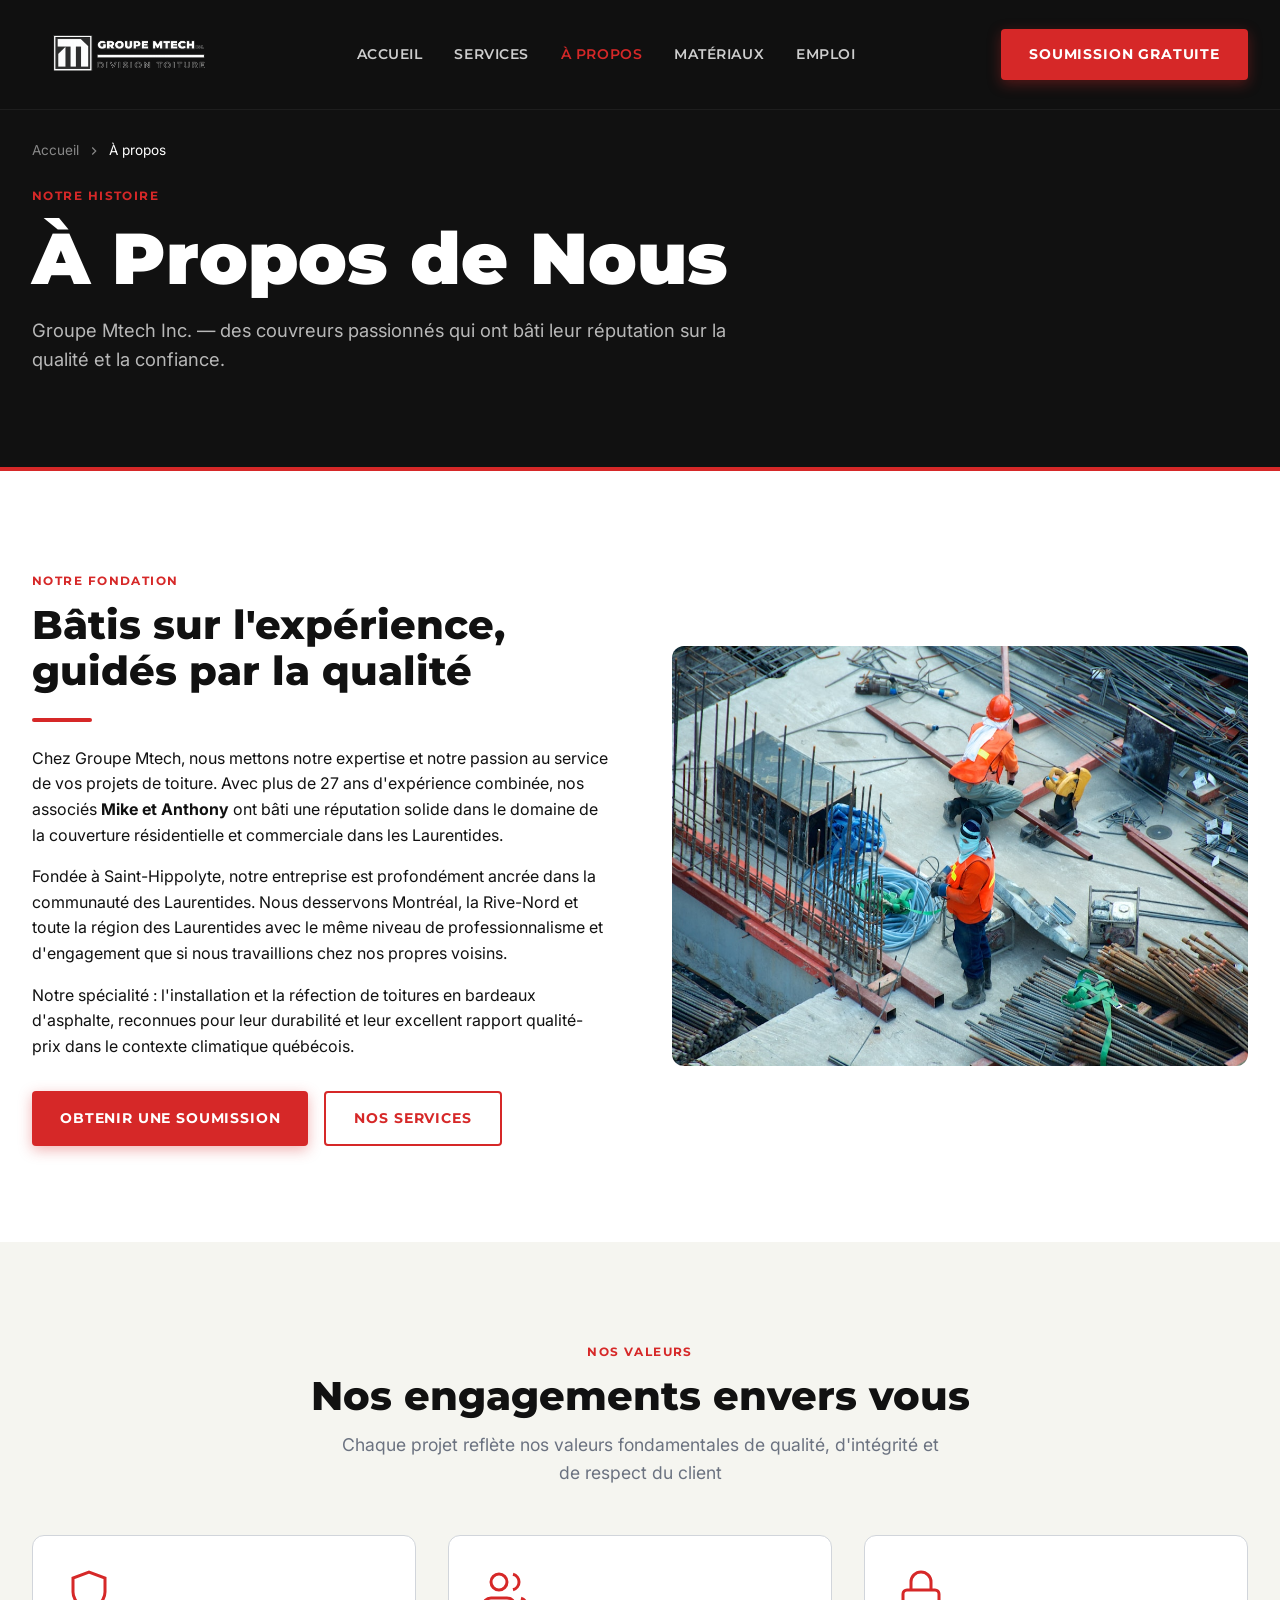
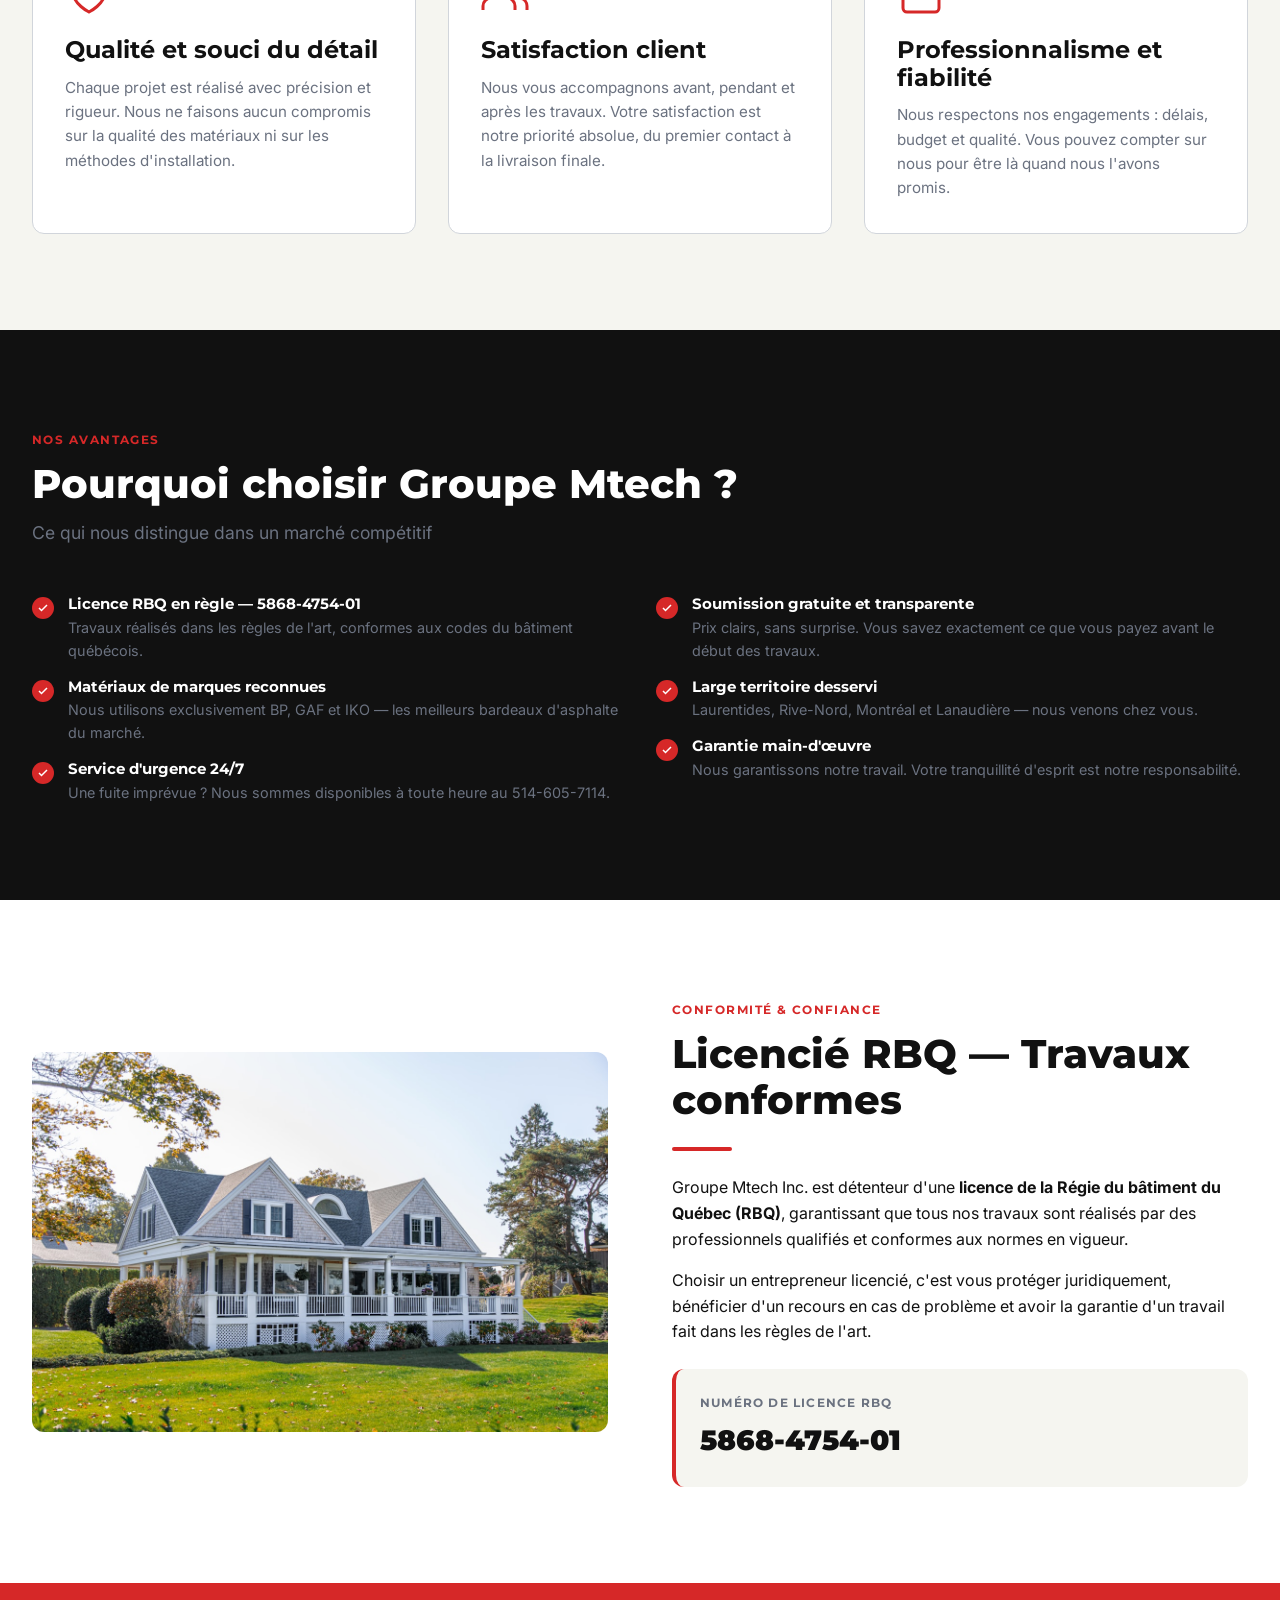
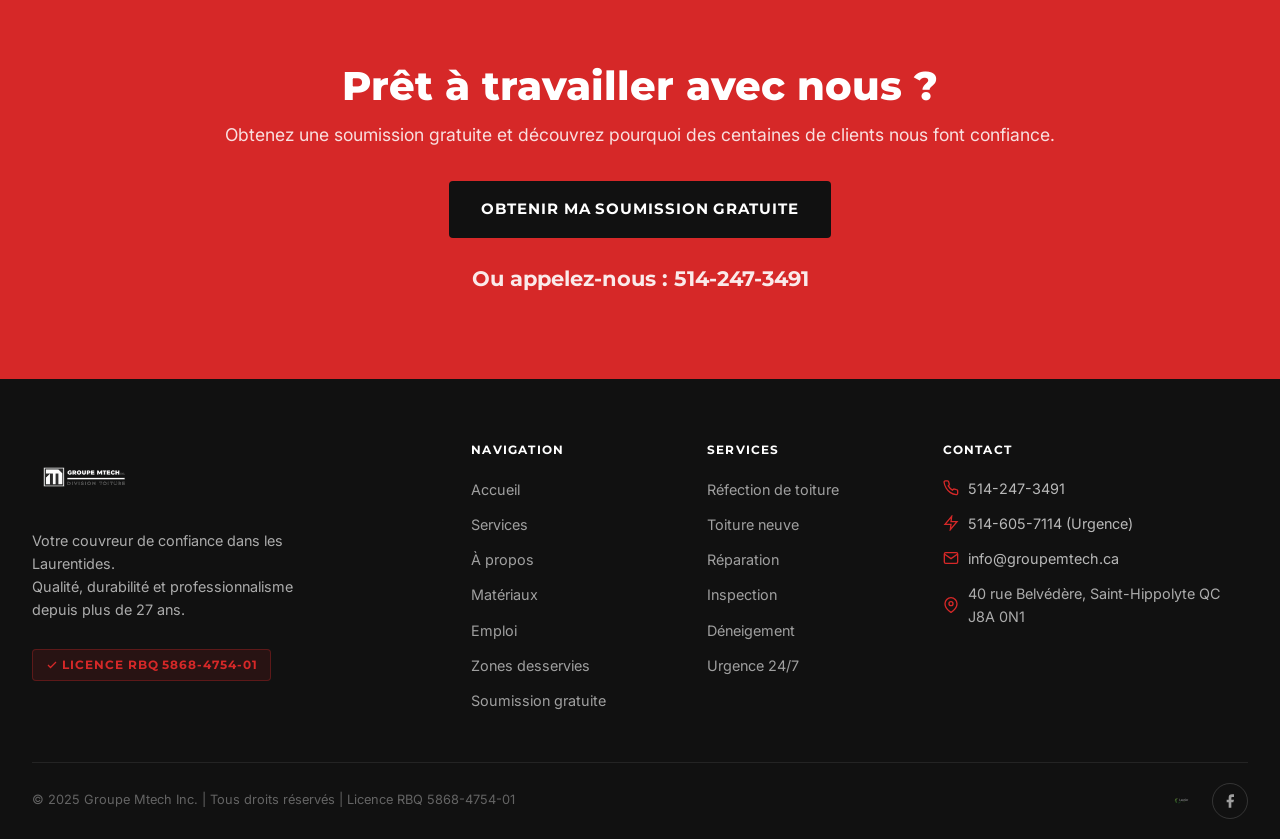
==== a-propos.html @ 8368b844 "Refonte complete du site — multi-page Groupe Mtech Inc. - 7 pages HTML (index, services, a-propos, m" ====
<!DOCTYPE html>
<html lang="fr">
<head>
  <meta charset="UTF-8">
  <meta name="viewport" content="width=device-width, initial-scale=1.0">
  <title>À Propos | Couvreurs Experts depuis 27 ans | Groupe Mtech Inc. Laurentides</title>
  <meta name="description" content="Groupe Mtech Inc., fondé par Mike et Anthony, 27 ans d'expérience combinée en toiture résidentielle et commerciale dans les Laurentides et Montréal. Licence RBQ 5868-4754-01.">
  <meta name="keywords" content="couvreur Laurentides, Groupe Mtech, toiture expérience, Mike Anthony couvreur, licence RBQ toiture">
  <meta name="robots" content="index, follow">
  <link rel="canonical" href="https://www.groupemtech.ca/a-propos.html">
  <meta property="og:title" content="À Propos de Groupe Mtech Inc. — Couvreurs Experts Laurentides">
  <meta property="og:description" content="27 ans d'expérience combinée en toiture résidentielle et commerciale. Mike et Anthony, couvreurs de confiance dans les Laurentides.">
  <meta property="og:type" content="website">
  <meta property="og:url" content="https://www.groupemtech.ca/a-propos.html">
  <meta property="og:site_name" content="Groupe Mtech Inc.">
  <meta property="og:locale" content="fr_CA">
  <script type="application/ld+json">{"@context":"https://schema.org","@type":"RoofingContractor","name":"Groupe Mtech Inc.","url":"https://www.groupemtech.ca","telephone":"+1-514-247-3491","email":"info@groupemtech.ca","address":{"@type":"PostalAddress","streetAddress":"40 rue Belvédère","addressLocality":"Saint-Hippolyte","addressRegion":"QC","postalCode":"J8A 0N1","addressCountry":"CA"},"openingHours":"Mo-Fr 07:00-18:00","sameAs":["https://www.facebook.com/profile.php?id=61579399678321"],"identifier":{"@type":"PropertyValue","name":"Licence RBQ","value":"5868-4754-01"}}</script>
  <link rel="preconnect" href="https://fonts.googleapis.com">
  <link rel="preconnect" href="https://fonts.gstatic.com" crossorigin>
  <link href="https://fonts.googleapis.com/css2?family=Montserrat:wght@700;800;900&family=Inter:wght@400;500;600&display=swap" rel="stylesheet">
  <link rel="stylesheet" href="css/style.css">
</head>
<body>

<!-- NAVBAR -->
<header id="navbar">
  <div class="container nav-inner">
    <a href="index.html" class="nav-logo">
      <img src="Assets/Logo/Logo Transparent.png" alt="Logo Groupe Mtech Inc. — Couvreur Laurentides">
    </a>
    <nav class="nav-links" aria-label="Navigation principale">
      <a href="index.html"     data-nav>Accueil</a>
      <a href="services.html"  data-nav>Services</a>
      <a href="a-propos.html"  data-nav>À propos</a>
      <a href="materiaux.html" data-nav>Matériaux</a>
      <a href="emploi.html"    data-nav>Emploi</a>
    </nav>
    <a href="soumission.html" class="btn btn-primary nav-cta">Soumission gratuite</a>
    <button class="hamburger" aria-label="Ouvrir le menu" aria-expanded="false">
      <span></span><span></span><span></span>
    </button>
  </div>
</header>
<nav class="nav-mobile-overlay" aria-label="Menu mobile">
  <a href="index.html"     data-nav>Accueil</a>
  <a href="services.html"  data-nav>Services</a>
  <a href="a-propos.html"  data-nav>À propos</a>
  <a href="materiaux.html" data-nav>Matériaux</a>
  <a href="emploi.html"    data-nav>Emploi</a>
  <a href="soumission.html" class="btn btn-primary btn-lg">Soumission gratuite</a>
</nav>

<main>

<!-- PAGE HERO -->
<section class="page-hero" aria-labelledby="page-title">
  <div class="container">
    <div class="breadcrumb" aria-label="Fil d'Ariane">
      <a href="index.html">Accueil</a>
      <svg width="14" height="14" viewBox="0 0 24 24" fill="none" stroke="currentColor" stroke-width="2" aria-hidden="true"><polyline points="9 18 15 12 9 6"/></svg>
      <span>À propos</span>
    </div>
    <span class="section-label">Notre histoire</span>
    <h1 id="page-title">À Propos de Nous</h1>
    <p>Groupe Mtech Inc. — des couvreurs passionnés qui ont bâti leur réputation sur la qualité et la confiance.</p>
  </div>
</section>

<!-- HISTOIRE -->
<section class="section section--white" aria-labelledby="histoire-title">
  <div class="container">
    <div class="grid-2" style="align-items:center;gap:4rem">
      <div class="animate-in">
        <span class="section-label">Notre fondation</span>
        <h2 id="histoire-title">Bâtis sur l'expérience, guidés par la qualité</h2>
        <div class="divider"></div>
        <p>Chez Groupe Mtech, nous mettons notre expertise et notre passion au service de vos projets de toiture. Avec plus de 27 ans d'expérience combinée, nos associés <strong>Mike et Anthony</strong> ont bâti une réputation solide dans le domaine de la couverture résidentielle et commerciale dans les Laurentides.</p>
        <p>Fondée à Saint-Hippolyte, notre entreprise est profondément ancrée dans la communauté des Laurentides. Nous desservons Montréal, la Rive-Nord et toute la région des Laurentides avec le même niveau de professionnalisme et d'engagement que si nous travaillions chez nos propres voisins.</p>
        <p>Notre spécialité : l'installation et la réfection de toitures en bardeaux d'asphalte, reconnues pour leur durabilité et leur excellent rapport qualité-prix dans le contexte climatique québécois.</p>
        <div style="margin-top:2rem;display:flex;gap:1rem;flex-wrap:wrap">
          <a href="soumission.html" class="btn btn-primary">Obtenir une soumission</a>
          <a href="services.html" class="btn btn-outline-red">Nos services</a>
        </div>
      </div>
      <div class="animate-in stagger-2">
        <img src="Assets/photos/roof_work.jpg" alt="Équipe de Groupe Mtech Inc. au travail sur une toiture dans les Laurentides" style="border-radius:var(--radius);width:100%;height:420px;object-fit:cover" loading="lazy">
      </div>
    </div>
  </div>
</section>

<!-- ENGAGEMENTS -->
<section class="section section--gray" aria-labelledby="engage-title">
  <div class="container">
    <div class="section-header center animate-in">
      <span class="section-label">Nos valeurs</span>
      <h2 id="engage-title">Nos engagements envers vous</h2>
      <p>Chaque projet reflète nos valeurs fondamentales de qualité, d'intégrité et de respect du client</p>
    </div>
    <div class="grid-3">
      <div class="card animate-in stagger-1">
        <div class="card-icon" aria-hidden="true">
          <svg viewBox="0 0 24 24" fill="none" stroke="currentColor" stroke-width="1.5"><path d="M12 22s8-4 8-10V5l-8-3-8 3v7c0 6 8 10 8 10z"/></svg>
        </div>
        <h3>Qualité et souci du détail</h3>
        <p>Chaque projet est réalisé avec précision et rigueur. Nous ne faisons aucun compromis sur la qualité des matériaux ni sur les méthodes d'installation.</p>
      </div>
      <div class="card animate-in stagger-2">
        <div class="card-icon" aria-hidden="true">
          <svg viewBox="0 0 24 24" fill="none" stroke="currentColor" stroke-width="1.5"><path d="M17 21v-2a4 4 0 0 0-4-4H5a4 4 0 0 0-4 4v2"/><circle cx="9" cy="7" r="4"/><path d="M23 21v-2a4 4 0 0 0-3-3.87"/><path d="M16 3.13a4 4 0 0 1 0 7.75"/></svg>
        </div>
        <h3>Satisfaction client</h3>
        <p>Nous vous accompagnons avant, pendant et après les travaux. Votre satisfaction est notre priorité absolue, du premier contact à la livraison finale.</p>
      </div>
      <div class="card animate-in stagger-3">
        <div class="card-icon" aria-hidden="true">
          <svg viewBox="0 0 24 24" fill="none" stroke="currentColor" stroke-width="1.5"><rect x="3" y="11" width="18" height="11" rx="2" ry="2"/><path d="M7 11V7a5 5 0 0 1 10 0v4"/></svg>
        </div>
        <h3>Professionnalisme et fiabilité</h3>
        <p>Nous respectons nos engagements : délais, budget et qualité. Vous pouvez compter sur nous pour être là quand nous l'avons promis.</p>
      </div>
    </div>
  </div>
</section>

<!-- POURQUOI NOUS CHOISIR -->
<section class="section section--dark" aria-labelledby="pourquoi-title">
  <div class="container">
    <div class="section-header animate-in">
      <span class="section-label">Nos avantages</span>
      <h2 id="pourquoi-title" class="text-white">Pourquoi choisir Groupe Mtech ?</h2>
      <p class="text-gray">Ce qui nous distingue dans un marché compétitif</p>
    </div>
    <div class="grid-2" style="gap:2rem">
      <div class="check-list animate-in">
        <div class="check-item">
          <div class="check-icon"><svg viewBox="0 0 24 24" fill="none" stroke="currentColor" stroke-width="3" aria-hidden="true"><polyline points="20 6 9 17 4 12"/></svg></div>
          <div class="check-item-text">
            <h4 class="text-white">Licence RBQ en règle — 5868-4754-01</h4>
            <p>Travaux réalisés dans les règles de l'art, conformes aux codes du bâtiment québécois.</p>
          </div>
        </div>
        <div class="check-item">
          <div class="check-icon"><svg viewBox="0 0 24 24" fill="none" stroke="currentColor" stroke-width="3" aria-hidden="true"><polyline points="20 6 9 17 4 12"/></svg></div>
          <div class="check-item-text">
            <h4 class="text-white">Matériaux de marques reconnues</h4>
            <p>Nous utilisons exclusivement BP, GAF et IKO — les meilleurs bardeaux d'asphalte du marché.</p>
          </div>
        </div>
        <div class="check-item">
          <div class="check-icon"><svg viewBox="0 0 24 24" fill="none" stroke="currentColor" stroke-width="3" aria-hidden="true"><polyline points="20 6 9 17 4 12"/></svg></div>
          <div class="check-item-text">
            <h4 class="text-white">Service d'urgence 24/7</h4>
            <p>Une fuite imprévue ? Nous sommes disponibles à toute heure au 514-605-7114.</p>
          </div>
        </div>
      </div>
      <div class="check-list animate-in stagger-2">
        <div class="check-item">
          <div class="check-icon"><svg viewBox="0 0 24 24" fill="none" stroke="currentColor" stroke-width="3" aria-hidden="true"><polyline points="20 6 9 17 4 12"/></svg></div>
          <div class="check-item-text">
            <h4 class="text-white">Soumission gratuite et transparente</h4>
            <p>Prix clairs, sans surprise. Vous savez exactement ce que vous payez avant le début des travaux.</p>
          </div>
        </div>
        <div class="check-item">
          <div class="check-icon"><svg viewBox="0 0 24 24" fill="none" stroke="currentColor" stroke-width="3" aria-hidden="true"><polyline points="20 6 9 17 4 12"/></svg></div>
          <div class="check-item-text">
            <h4 class="text-white">Large territoire desservi</h4>
            <p>Laurentides, Rive-Nord, Montréal et Lanaudière — nous venons chez vous.</p>
          </div>
        </div>
        <div class="check-item">
          <div class="check-icon"><svg viewBox="0 0 24 24" fill="none" stroke="currentColor" stroke-width="3" aria-hidden="true"><polyline points="20 6 9 17 4 12"/></svg></div>
          <div class="check-item-text">
            <h4 class="text-white">Garantie main-d'œuvre</h4>
            <p>Nous garantissons notre travail. Votre tranquillité d'esprit est notre responsabilité.</p>
          </div>
        </div>
      </div>
    </div>
  </div>
</section>

<!-- LICENCE RBQ / CRÉDIBILITÉ -->
<section class="section section--white" aria-labelledby="rbq-title">
  <div class="container">
    <div class="grid-2" style="align-items:center;gap:4rem">
      <div class="animate-in">
        <img src="Assets/photos/house1.jpg" alt="Maison avec toiture rénovée par Groupe Mtech dans les Laurentides" style="border-radius:var(--radius);width:100%;height:380px;object-fit:cover" loading="lazy">
      </div>
      <div class="animate-in stagger-2">
        <span class="section-label">Conformité &amp; confiance</span>
        <h2 id="rbq-title">Licencié RBQ — Travaux conformes</h2>
        <div class="divider"></div>
        <p>Groupe Mtech Inc. est détenteur d'une <strong>licence de la Régie du bâtiment du Québec (RBQ)</strong>, garantissant que tous nos travaux sont réalisés par des professionnels qualifiés et conformes aux normes en vigueur.</p>
        <p>Choisir un entrepreneur licencié, c'est vous protéger juridiquement, bénéficier d'un recours en cas de problème et avoir la garantie d'un travail fait dans les règles de l'art.</p>
        <div style="margin-top:1.5rem;padding:1.5rem;background:var(--offwhite);border-radius:var(--radius);border-left:4px solid var(--red)">
          <div style="font-family:'Montserrat',sans-serif;font-weight:700;font-size:0.75rem;letter-spacing:.1em;text-transform:uppercase;color:var(--midgray);margin-bottom:.4rem">Numéro de licence RBQ</div>
          <div style="font-family:'Montserrat',sans-serif;font-weight:900;font-size:1.75rem;color:var(--black)">5868-4754-01</div>
        </div>
      </div>
    </div>
  </div>
</section>

<!-- CTA -->
<section class="cta-section" aria-label="Appel à l'action">
  <div class="container text-center animate-in">
    <h2>Prêt à travailler avec nous ?</h2>
    <p>Obtenez une soumission gratuite et découvrez pourquoi des centaines de clients nous font confiance.</p>
    <a href="soumission.html" class="btn btn-dark btn-lg">Obtenir ma soumission gratuite</a>
    <div class="cta-phone">Ou appelez-nous : <a href="tel:+15142473491">514-247-3491</a></div>
  </div>
</section>

</main>

<!-- FOOTER -->
<footer id="footer" aria-label="Pied de page">
  <div class="container">
    <div class="footer-grid">
      <div class="footer-brand">
        <img src="Assets/Logo/Logo Transparent.png" alt="Logo Groupe Mtech Inc.">
        <p>Votre couvreur de confiance dans les Laurentides.<br>Qualité, durabilité et professionnalisme depuis plus de 27 ans.</p>
        <div class="footer-rbq">
          <svg width="12" height="12" viewBox="0 0 24 24" fill="none" stroke="currentColor" stroke-width="2.5" aria-hidden="true"><polyline points="20 6 9 17 4 12"/></svg>
          Licence RBQ 5868-4754-01
        </div>
      </div>
      <div class="footer-col">
        <h4>Navigation</h4>
        <ul>
          <li><a href="index.html">Accueil</a></li>
          <li><a href="services.html">Services</a></li>
          <li><a href="a-propos.html">À propos</a></li>
          <li><a href="materiaux.html">Matériaux</a></li>
          <li><a href="emploi.html">Emploi</a></li>
          <li><a href="zones.html">Zones desservies</a></li>
          <li><a href="soumission.html">Soumission gratuite</a></li>
        </ul>
      </div>
      <div class="footer-col">
        <h4>Services</h4>
        <ul>
          <li><a href="services.html#refection">Réfection de toiture</a></li>
          <li><a href="services.html#neuve">Toiture neuve</a></li>
          <li><a href="services.html#reparation">Réparation</a></li>
          <li><a href="services.html#inspection">Inspection</a></li>
          <li><a href="services.html#deneigement">Déneigement</a></li>
          <li><a href="services.html#urgence">Urgence 24/7</a></li>
        </ul>
      </div>
      <div class="footer-col">
        <h4>Contact</h4>
        <div class="footer-contact-item">
          <svg viewBox="0 0 24 24" fill="none" stroke="currentColor" stroke-width="2" aria-hidden="true"><path d="M22 16.92v3a2 2 0 0 1-2.18 2 19.79 19.79 0 0 1-8.63-3.07A19.5 19.5 0 0 1 4.69 12 19.79 19.79 0 0 1 1.61 3.41 2 2 0 0 1 3.6 1.24h3a2 2 0 0 1 2 1.72c.127.96.361 1.903.7 2.81a2 2 0 0 1-.45 2.11L7.91 8.81a16 16 0 0 0 6.29 6.29l.95-.95a2 2 0 0 1 2.11-.45c.907.339 1.85.573 2.81.7A2 2 0 0 1 22 16.92z"/></svg>
          <a href="tel:+15142473491">514-247-3491</a>
        </div>
        <div class="footer-contact-item">
          <svg viewBox="0 0 24 24" fill="none" stroke="currentColor" stroke-width="2" aria-hidden="true"><polygon points="13 2 3 14 12 14 11 22 21 10 12 10 13 2"/></svg>
          <a href="tel:+15146057114">514-605-7114 (Urgence)</a>
        </div>
        <div class="footer-contact-item">
          <svg viewBox="0 0 24 24" fill="none" stroke="currentColor" stroke-width="2" aria-hidden="true"><path d="M4 4h16c1.1 0 2 .9 2 2v12c0 1.1-.9 2-2 2H4c-1.1 0-2-.9-2-2V6c0-1.1.9-2 2-2z"/><polyline points="22,6 12,13 2,6"/></svg>
          <a href="mailto:info@groupemtech.ca">info@groupemtech.ca</a>
        </div>
        <div class="footer-contact-item">
          <svg viewBox="0 0 24 24" fill="none" stroke="currentColor" stroke-width="2" aria-hidden="true"><path d="M21 10c0 7-9 13-9 13s-9-6-9-13a9 9 0 0 1 18 0z"/><circle cx="12" cy="10" r="3"/></svg>
          <span>40 rue Belvédère, Saint-Hippolyte QC J8A 0N1</span>
        </div>
      </div>
    </div>
    <div class="footer-bottom">
      <p>© 2025 Groupe Mtech Inc. | Tous droits réservés | Licence RBQ 5868-4754-01</p>
      <div style="display:flex;align-items:center;gap:1.25rem">
        <a href="https://www.laurierweb.ca" target="_blank" rel="noopener" aria-label="Site réalisé par LaurierWeb">
          <img src="Assets/Logo/logolaurier.png" alt="LaurierWeb — Création de sites web" style="height:20px;width:auto;opacity:0.7;transition:opacity 0.3s" onmouseover="this.style.opacity='1'" onmouseout="this.style.opacity='0.7'">
        </a>
        <div class="footer-social">
          <a href="https://www.facebook.com/profile.php?id=61579399678321" target="_blank" rel="noopener" aria-label="Page Facebook Groupe Mtech Inc.">
            <svg viewBox="0 0 24 24" fill="currentColor" aria-hidden="true"><path d="M18 2h-3a5 5 0 0 0-5 5v3H7v4h3v8h4v-8h3l1-4h-4V7a1 1 0 0 1 1-1h3z"/></svg>
          </a>
        </div>
      </div>
    </div>
  </div>
</footer>

<a href="tel:+15146057114" class="urgency-float" aria-label="Urgence toiture 514-605-7114">
  <svg viewBox="0 0 24 24" fill="none" stroke="currentColor" stroke-width="2" aria-hidden="true"><polygon points="13 2 3 14 12 14 11 22 21 10 12 10 13 2"/></svg>
  Urgence 24/7
</a>

<script src="js/main.js"></script>
</body>
</html>
---- css/style.css ----
/* ============================================================
   GROUPE MTECH INC. — Global Stylesheet
   ============================================================ */

/* ── Google Fonts are loaded in each HTML <head> ── */

/* ── Reset & Box Model ─────────────────────────────────────── */
*, *::before, *::after { box-sizing: border-box; }
html { scroll-behavior: smooth; font-size: 16px; }
body {
  margin: 0; padding: 0;
  font-family: 'Inter', sans-serif;
  font-size: 1rem;
  line-height: 1.6;
  color: var(--black);
  background: var(--white);
  overflow-x: hidden;
}
img { max-width: 100%; height: auto; display: block; }
a { text-decoration: none; color: inherit; }
ul { list-style: none; margin: 0; padding: 0; }
button { cursor: pointer; border: none; background: none; font-family: inherit; }
input, textarea, select { font-family: inherit; }

/* ── Design Tokens ─────────────────────────────────────────── */
:root {
  --black:     #111111;
  --charcoal:  #1C1C1C;
  --red:       #D62828;
  --red-dark:  #A61E1E;
  --offwhite:  #F5F5F0;
  --midgray:   #6B7280;
  --lightgray: #D1D5DB;
  --white:     #FFFFFF;

  --max-w: 1280px;
  --section-py: 96px;
  --section-px: 32px;
  --gap: 32px;
  --radius: 12px;
  --nav-h: 110px;

  --transition: 0.3s ease;
  --transition-slow: 0.6s ease-out;
}

/* ── Typography ────────────────────────────────────────────── */
h1, h2, h3, h4 {
  font-family: 'Montserrat', sans-serif;
  font-weight: 800;
  line-height: 1.15;
  margin: 0;
}
h1 { font-size: clamp(2.5rem, 6vw, 4.5rem); font-weight: 900; }
h2 { font-size: clamp(1.75rem, 3.5vw, 2.5rem); }
h3 { font-size: clamp(1.25rem, 2.5vw, 1.5rem); font-weight: 700; }
p  { margin: 0 0 1rem; }

/* ── Layout Helpers ────────────────────────────────────────── */
.container {
  max-width: var(--max-w);
  margin: 0 auto;
  padding: 0 var(--section-px);
}
.section {
  padding: var(--section-py) 0;
}
.section--dark  { background: var(--black); color: var(--white); }
.section--gray  { background: var(--offwhite); }
.section--white { background: var(--white); }
.section--red   { background: var(--red); color: var(--white); }

.grid-2 { display: grid; grid-template-columns: 1fr 1fr; gap: var(--gap); }
.grid-3 { display: grid; grid-template-columns: repeat(3, 1fr); gap: var(--gap); }
.grid-4 { display: grid; grid-template-columns: repeat(4, 1fr); gap: var(--gap); }
.flex   { display: flex; }
.flex-center { display: flex; align-items: center; justify-content: center; }
.flex-between { display: flex; align-items: center; justify-content: space-between; }
.text-center { text-align: center; }
.text-white  { color: var(--white); }
.text-gray   { color: var(--midgray); }
.text-red    { color: var(--red); }

/* ── Section Labels ────────────────────────────────────────── */
.section-label {
  display: inline-block;
  font-family: 'Montserrat', sans-serif;
  font-weight: 700;
  font-size: 0.75rem;
  letter-spacing: 0.12em;
  text-transform: uppercase;
  color: var(--red);
  margin-bottom: 0.75rem;
}
.section-header {
  margin-bottom: 3rem;
}
.section-header h2 {
  margin-bottom: 0.75rem;
}
.section-header p {
  color: var(--midgray);
  font-size: 1.1rem;
  max-width: 600px;
}
.section-header.center { text-align: center; }
.section-header.center p { margin: 0 auto; }

/* ── Buttons ───────────────────────────────────────────────── */
.btn {
  display: inline-flex;
  align-items: center;
  gap: 0.4em;
  font-family: 'Montserrat', sans-serif;
  font-weight: 700;
  font-size: 0.875rem;
  letter-spacing: 0.06em;
  text-transform: uppercase;
  padding: 0.875rem 1.75rem;
  border-radius: 4px;
  transition: background var(--transition), color var(--transition), transform var(--transition), box-shadow var(--transition);
  white-space: nowrap;
}
.btn:hover { transform: translateY(-2px); }
.btn:active { transform: translateY(0); }

.btn-primary {
  background: var(--red);
  color: var(--white);
  box-shadow: 0 4px 14px rgba(214,40,40,0.35);
}
.btn-primary:hover {
  background: var(--red-dark);
  box-shadow: 0 6px 20px rgba(214,40,40,0.45);
}
.btn-outline {
  background: transparent;
  color: var(--white);
  border: 2px solid var(--white);
}
.btn-outline:hover {
  background: var(--white);
  color: var(--black);
}
.btn-dark {
  background: var(--black);
  color: var(--white);
}
.btn-dark:hover {
  background: var(--charcoal);
  box-shadow: 0 4px 14px rgba(0,0,0,0.3);
}
.btn-outline-red {
  background: transparent;
  color: var(--red);
  border: 2px solid var(--red);
}
.btn-outline-red:hover {
  background: var(--red);
  color: var(--white);
}
.btn-lg { padding: 1rem 2rem; font-size: 0.95rem; }
.btn-group { display: flex; gap: 1rem; flex-wrap: wrap; }

/* ── Cards ─────────────────────────────────────────────────── */
.card {
  background: var(--white);
  border: 1px solid var(--lightgray);
  border-radius: var(--radius);
  padding: 2rem;
  transition: transform var(--transition), box-shadow var(--transition);
}
.card:hover {
  transform: translateY(-6px);
  box-shadow: 0 16px 40px rgba(0,0,0,0.1);
}
.card--dark {
  background: var(--black);
  border-color: #2a2a2a;
  color: var(--white);
}
.card--dark:hover {
  box-shadow: 0 16px 40px rgba(214,40,40,0.2);
}
.card-icon {
  width: 48px;
  height: 48px;
  color: var(--red);
  margin-bottom: 1.25rem;
}
.card h3 { margin-bottom: 0.75rem; }
.card p  { color: var(--midgray); font-size: 0.95rem; margin: 0; }
.card--dark p { color: rgba(255,255,255,0.7); }

/* ── Badge / Pill ──────────────────────────────────────────── */
.badge {
  display: inline-flex;
  align-items: center;
  gap: 0.4em;
  background: var(--red);
  color: var(--white);
  font-family: 'Montserrat', sans-serif;
  font-weight: 700;
  font-size: 0.8rem;
  letter-spacing: 0.05em;
  text-transform: uppercase;
  padding: 0.4rem 1rem;
  border-radius: 100px;
}
.badge--outline {
  background: transparent;
  border: 2px solid var(--red);
  color: var(--red);
}
.badge--dark {
  background: rgba(255,255,255,0.1);
  color: var(--white);
}
.city-pill {
  display: inline-block;
  background: rgba(255,255,255,0.08);
  border: 1px solid rgba(255,255,255,0.15);
  color: var(--white);
  font-family: 'Montserrat', sans-serif;
  font-weight: 600;
  font-size: 0.875rem;
  padding: 0.4rem 1.1rem;
  border-radius: 100px;
  transition: background var(--transition), border-color var(--transition), color var(--transition);
}
.city-pill:hover {
  background: var(--red);
  border-color: var(--red);
  color: var(--white);
}

/* ── Check List ────────────────────────────────────────────── */
.check-list { display: flex; flex-direction: column; gap: 1rem; }
.check-item {
  display: flex;
  gap: 0.875rem;
  align-items: flex-start;
}
.check-icon {
  flex-shrink: 0;
  width: 22px;
  height: 22px;
  background: var(--red);
  border-radius: 50%;
  display: flex;
  align-items: center;
  justify-content: center;
  margin-top: 2px;
}
.check-icon svg { width: 12px; height: 12px; color: var(--white); }
.check-item-text h4 {
  font-family: 'Montserrat', sans-serif;
  font-size: 0.95rem;
  font-weight: 700;
  margin-bottom: 0.2rem;
}
.check-item-text p { font-size: 0.9rem; color: var(--midgray); margin: 0; }

/* ── FAQ (details/summary) ─────────────────────────────────── */
.faq { margin-top: 2rem; display: flex; flex-direction: column; gap: 0.5rem; }
.faq details {
  border: 1px solid var(--lightgray);
  border-radius: 8px;
  overflow: hidden;
}
.faq summary {
  font-family: 'Montserrat', sans-serif;
  font-weight: 600;
  font-size: 1rem;
  padding: 1.1rem 1.25rem;
  cursor: pointer;
  display: flex;
  justify-content: space-between;
  align-items: center;
  list-style: none;
  transition: background var(--transition);
}
.faq summary::-webkit-details-marker { display: none; }
.faq summary::after {
  content: '+';
  font-size: 1.4rem;
  color: var(--red);
  font-weight: 400;
  transition: transform var(--transition);
}
.faq details[open] summary::after { transform: rotate(45deg); }
.faq details[open] summary { background: var(--offwhite); }
.faq-body { padding: 1rem 1.25rem 1.25rem; color: var(--midgray); font-size: 0.95rem; }

/* ── Form ──────────────────────────────────────────────────── */
.form { display: flex; flex-direction: column; gap: 1.25rem; }
.form-row { display: grid; grid-template-columns: 1fr 1fr; gap: 1rem; }
.form-group { display: flex; flex-direction: column; gap: 0.4rem; }
.form-group label {
  font-family: 'Montserrat', sans-serif;
  font-weight: 600;
  font-size: 0.8rem;
  letter-spacing: 0.05em;
  text-transform: uppercase;
  color: var(--midgray);
}
.form-group input,
.form-group textarea,
.form-group select {
  padding: 0.875rem 1rem;
  border: 1.5px solid var(--lightgray);
  border-radius: 6px;
  font-size: 1rem;
  background: var(--white);
  color: var(--black);
  transition: border-color var(--transition), box-shadow var(--transition);
  outline: none;
}
.form-group input:focus,
.form-group textarea:focus,
.form-group select:focus {
  border-color: var(--red);
  box-shadow: 0 0 0 3px rgba(214,40,40,0.12);
}
.form-group textarea { resize: vertical; min-height: 120px; }
.form-note {
  font-size: 0.85rem;
  color: var(--midgray);
  text-align: center;
  margin-top: 0.5rem;
}

/* ── Page Hero (inner pages) ───────────────────────────────── */
.page-hero {
  background: var(--black);
  padding: 140px 0 80px;
  position: relative;
  overflow: hidden;
}
.page-hero::after {
  content: '';
  position: absolute;
  bottom: 0; left: 0; right: 0;
  height: 4px;
  background: var(--red);
}
.page-hero .breadcrumb {
  font-size: 0.85rem;
  color: rgba(255,255,255,0.5);
  margin-bottom: 1.25rem;
  display: flex;
  gap: 0.5rem;
  align-items: center;
}
.page-hero .breadcrumb a { color: rgba(255,255,255,0.5); transition: color var(--transition); }
.page-hero .breadcrumb a:hover { color: var(--red); }
.page-hero .breadcrumb span { color: var(--white); }
.page-hero h1 { color: var(--white); margin-bottom: 1rem; }
.page-hero p { color: rgba(255,255,255,0.7); font-size: 1.15rem; max-width: 700px; }

/* ── Divider ───────────────────────────────────────────────── */
.divider { width: 60px; height: 4px; background: var(--red); margin: 1.5rem 0; border-radius: 2px; }
.divider.center { margin: 1.5rem auto; }

/* ════════════════════════════════════════════════════════════
   NAVBAR
   ════════════════════════════════════════════════════════════ */
#navbar {
  position: fixed;
  top: 0; left: 0; right: 0;
  z-index: 1000;
  height: var(--nav-h);
  display: flex;
  align-items: center;
  background: rgba(17,17,17,0.85);
  backdrop-filter: blur(12px);
  -webkit-backdrop-filter: blur(12px);
  border-bottom: 1px solid rgba(255,255,255,0.06);
  transition: height var(--transition), background var(--transition), box-shadow var(--transition);
}
#navbar.scrolled {
  height: 64px;
  background: rgba(17,17,17,0.97);
  box-shadow: 0 2px 24px rgba(0,0,0,0.4);
}
.nav-inner {
  display: flex;
  align-items: center;
  justify-content: space-between;
  width: 100%;
}
.nav-logo img { height: 130px; width: auto; transition: height var(--transition); }
#navbar.scrolled .nav-logo img { height: 100px; }

.nav-links {
  display: flex;
  align-items: center;
  gap: 0.25rem;
}
.nav-links a {
  font-family: 'Montserrat', sans-serif;
  font-weight: 600;
  font-size: 0.85rem;
  letter-spacing: 0.04em;
  text-transform: uppercase;
  color: rgba(255,255,255,0.8);
  padding: 0.5rem 0.875rem;
  border-radius: 4px;
  transition: color var(--transition), background var(--transition);
}
.nav-links a:hover { color: var(--white); background: rgba(255,255,255,0.07); }
.nav-links a.active { color: var(--red); }
.nav-cta { margin-left: 1rem; }

/* Hamburger */
.hamburger {
  display: none;
  flex-direction: column;
  justify-content: center;
  gap: 5px;
  width: 36px;
  height: 36px;
  padding: 4px;
  cursor: pointer;
  background: none;
  border: none;
}
.hamburger span {
  display: block;
  width: 100%;
  height: 2px;
  background: var(--white);
  border-radius: 2px;
  transition: transform 0.3s, opacity 0.3s, width 0.3s;
  transform-origin: center;
}
.hamburger.open span:nth-child(1) { transform: translateY(7px) rotate(45deg); }
.hamburger.open span:nth-child(2) { opacity: 0; width: 0; }
.hamburger.open span:nth-child(3) { transform: translateY(-7px) rotate(-45deg); }

/* Mobile nav overlay */
.nav-mobile-overlay {
  display: none;
  position: fixed;
  inset: 0;
  background: var(--black);
  z-index: 999;
  flex-direction: column;
  align-items: center;
  justify-content: center;
  gap: 2rem;
  opacity: 0;
  transform: translateX(100%);
  transition: opacity 0.35s, transform 0.35s;
}
.nav-mobile-overlay.open {
  display: flex;
  opacity: 1;
  transform: translateX(0);
}
.nav-mobile-overlay a {
  font-family: 'Montserrat', sans-serif;
  font-weight: 800;
  font-size: 2rem;
  color: var(--white);
  text-transform: uppercase;
  letter-spacing: 0.05em;
  transition: color var(--transition);
}
.nav-mobile-overlay a:hover,
.nav-mobile-overlay a.active { color: var(--red); }
.nav-mobile-overlay .btn { font-size: 1rem; margin-top: 1rem; }

/* ════════════════════════════════════════════════════════════
   HERO (index.html)
   ════════════════════════════════════════════════════════════ */
.hero {
  position: relative;
  height: 100vh;
  min-height: 600px;
  display: flex;
  flex-direction: column;
  justify-content: space-between;
  overflow: hidden;
}
/* Texte poussé vers le haut, juste sous la navbar */
.hero-top {
  padding-top: calc(var(--nav-h) + 36px);
  position: relative;
  z-index: 2;
}
/* Boutons poussés tout en bas */
.hero-bottom {
  position: relative;
  z-index: 2;
  padding-bottom: 122px;
}
.hero-video {
  position: absolute;
  inset: 0;
  width: 100%;
  height: 100%;
  object-fit: cover;
  z-index: 0;
}
.hero-overlay {
  position: absolute;
  inset: 0;
  background: linear-gradient(135deg, rgba(0,0,0,0.68) 0%, rgba(0,0,0,0.42) 60%, rgba(0,0,0,0.58) 100%);
  z-index: 1;
}
.hero-content {
  position: relative;
  z-index: 2;
  max-width: 780px;
}
.hero-content .badge { margin-bottom: 1.75rem; }
.hero-content h1 {
  color: var(--white);
  margin-bottom: 1.25rem;
  text-shadow: 0 2px 20px rgba(0,0,0,0.3);
}
.hero-content h1 span { display: block; }
.hero-subtitle {
  color: rgba(255,255,255,0.85);
  font-size: 1.15rem;
  line-height: 1.7;
  margin-bottom: 2.25rem;
  max-width: 580px;
}
.hero-scroll {
  position: absolute;
  bottom: 2.5rem;
  left: 50%;
  transform: translateX(-50%);
  z-index: 2;
  display: flex;
  flex-direction: column;
  align-items: center;
  gap: 0.4rem;
  color: rgba(255,255,255,0.5);
  font-size: 0.7rem;
  letter-spacing: 0.1em;
  text-transform: uppercase;
  font-family: 'Montserrat', sans-serif;
}
.hero-scroll svg {
  width: 20px; height: 20px;
  animation: bounce 2s ease-in-out infinite;
}
@keyframes bounce {
  0%, 100% { transform: translateY(0); opacity: 0.5; }
  50%       { transform: translateY(8px); opacity: 1; }
}

/* ════════════════════════════════════════════════════════════
   STATS BAND
   ════════════════════════════════════════════════════════════ */
.stats-band {
  background: var(--black);
  padding: 56px 0;
  border-top: 1px solid rgba(255,255,255,0.06);
  border-bottom: 1px solid rgba(255,255,255,0.06);
}
.stats-grid {
  display: grid;
  grid-template-columns: repeat(4, 1fr);
}
.stat-item {
  text-align: center;
  padding: 1rem 2rem;
  position: relative;
}
.stat-item + .stat-item::before {
  content: '';
  position: absolute;
  left: 0; top: 10%; bottom: 10%;
  width: 1px;
  background: rgba(255,255,255,0.1);
}
.stat-number {
  font-family: 'Montserrat', sans-serif;
  font-weight: 900;
  font-size: clamp(2.5rem, 5vw, 3.5rem);
  color: var(--red);
  line-height: 1;
  margin-bottom: 0.5rem;
  display: block;
}
.stat-label {
  color: rgba(255,255,255,0.7);
  font-size: 0.9rem;
  font-weight: 500;
}

/* ════════════════════════════════════════════════════════════
   SERVICE CARDS
   ════════════════════════════════════════════════════════════ */
.services-grid {
  display: grid;
  grid-template-columns: repeat(3, 1fr);
  gap: var(--gap);
}
.service-card {
  background: var(--white);
  border: 1px solid var(--lightgray);
  border-radius: var(--radius);
  padding: 2rem;
  transition: transform var(--transition), box-shadow var(--transition);
}
.service-card:hover {
  transform: translateY(-6px);
  box-shadow: 0 20px 48px rgba(0,0,0,0.1);
}
.service-card.emergency {
  background: var(--black);
  border-color: var(--red);
  color: var(--white);
}
.service-card.emergency h3 { color: var(--white); }
.service-card.emergency p { color: rgba(255,255,255,0.65); }
.service-card.emergency:hover { box-shadow: 0 20px 48px rgba(214,40,40,0.25); }
.service-card .card-icon {
  width: 48px; height: 48px;
  color: var(--red);
  margin-bottom: 1.25rem;
}
.service-card h3 { margin-bottom: 0.75rem; font-size: 1.1rem; }
.service-card p  { color: var(--midgray); font-size: 0.9rem; margin: 0; }

/* ════════════════════════════════════════════════════════════
   ABOUT SECTION
   ════════════════════════════════════════════════════════════ */
.about-stats-block {
  background: var(--red);
  border-radius: var(--radius);
  padding: 2.5rem;
  display: flex;
  flex-direction: column;
  gap: 2rem;
  align-items: center;
  justify-content: center;
  min-height: 400px;
}
.about-stat {
  text-align: center;
  border-bottom: 1px solid rgba(255,255,255,0.2);
  padding-bottom: 1.5rem;
  width: 100%;
}
.about-stat:last-child { border-bottom: none; padding-bottom: 0; }
.about-stat .big-number {
  font-family: 'Montserrat', sans-serif;
  font-weight: 900;
  font-size: 3rem;
  color: var(--white);
  line-height: 1;
  margin-bottom: 0.25rem;
}
.about-stat p { color: rgba(255,255,255,0.8); font-size: 0.9rem; margin: 0; }

/* ════════════════════════════════════════════════════════════
   MATERIALS CARDS
   ════════════════════════════════════════════════════════════ */
.material-card {
  display: flex;
  gap: 1.5rem;
  align-items: flex-start;
  background: var(--white);
  border: 1px solid var(--lightgray);
  border-radius: var(--radius);
  padding: 2rem;
  transition: transform var(--transition), box-shadow var(--transition);
}
.material-card:hover {
  transform: translateY(-4px);
  box-shadow: 0 16px 40px rgba(0,0,0,0.08);
}
.material-card .card-icon { margin: 0; flex-shrink: 0; }
.material-card-body h3 { margin-bottom: 0.5rem; }
.material-card-body p  { color: var(--midgray); font-size: 0.9rem; margin-bottom: 0.75rem; }

/* ════════════════════════════════════════════════════════════
   FABRICANT CARDS (materiaux.html)
   ════════════════════════════════════════════════════════════ */
.brand-card {
  background: var(--white);
  border: 1px solid var(--lightgray);
  border-radius: var(--radius);
  padding: 3rem;
  display: flex;
  gap: 3rem;
  align-items: center;
}
.brand-card:nth-child(even) {
  flex-direction: row-reverse;
  background: var(--offwhite);
}
.brand-logo-block {
  flex: 0 0 200px;
  text-align: center;
  display: flex;
  flex-direction: column;
  align-items: center;
  gap: 1rem;
}
.brand-logo-text {
  font-family: 'Montserrat', sans-serif;
  font-weight: 900;
  font-size: 3.5rem;
  color: var(--black);
  letter-spacing: -0.02em;
}
.brand-content { flex: 1; }
.brand-content h2 { margin-bottom: 0.5rem; }
.brand-content > p { color: var(--midgray); margin-bottom: 1.5rem; }
.brand-features { display: flex; flex-direction: column; gap: 0.5rem; margin-bottom: 1.5rem; }
.brand-feature {
  display: flex;
  align-items: center;
  gap: 0.5rem;
  font-size: 0.9rem;
  color: var(--midgray);
}
.brand-feature svg { color: var(--red); flex-shrink: 0; width: 16px; height: 16px; }
.brand-btns { display: flex; gap: 0.75rem; flex-wrap: wrap; }

/* ════════════════════════════════════════════════════════════
   JOB CARDS (emploi.html)
   ════════════════════════════════════════════════════════════ */
.job-card {
  background: var(--white);
  border: 1px solid var(--lightgray);
  border-radius: var(--radius);
  padding: 1.75rem 2rem;
  display: flex;
  justify-content: space-between;
  align-items: center;
  gap: 1.5rem;
  transition: transform var(--transition), box-shadow var(--transition);
}
.job-card:hover {
  transform: translateY(-4px);
  box-shadow: 0 16px 40px rgba(0,0,0,0.08);
}
.job-info h3 { margin-bottom: 0.4rem; }
.job-tags { display: flex; gap: 0.5rem; flex-wrap: wrap; margin-top: 0.75rem; }
.tag {
  display: inline-block;
  background: var(--offwhite);
  color: var(--midgray);
  font-size: 0.75rem;
  font-weight: 600;
  font-family: 'Montserrat', sans-serif;
  text-transform: uppercase;
  letter-spacing: 0.04em;
  padding: 0.25rem 0.75rem;
  border-radius: 100px;
}
.tag.urgent { background: rgba(214,40,40,0.1); color: var(--red); }

/* ════════════════════════════════════════════════════════════
   CONTACT SECTION
   ════════════════════════════════════════════════════════════ */
.contact-info { display: flex; flex-direction: column; gap: 1.25rem; }
.contact-item {
  display: flex;
  align-items: flex-start;
  gap: 1rem;
}
.contact-icon {
  flex-shrink: 0;
  width: 44px; height: 44px;
  background: rgba(214,40,40,0.1);
  border-radius: 8px;
  display: flex;
  align-items: center;
  justify-content: center;
}
.contact-icon svg { width: 20px; height: 20px; color: var(--red); }
.contact-item-text { font-size: 0.95rem; }
.contact-item-text strong {
  display: block;
  font-family: 'Montserrat', sans-serif;
  font-size: 0.75rem;
  letter-spacing: 0.08em;
  text-transform: uppercase;
  color: var(--midgray);
  margin-bottom: 0.2rem;
}
.contact-item-text a { font-weight: 600; transition: color var(--transition); }
.contact-item-text a:hover { color: var(--red); }

/* ════════════════════════════════════════════════════════════
   ZONES GRID
   ════════════════════════════════════════════════════════════ */
.zones-pills {
  display: flex;
  flex-wrap: wrap;
  gap: 0.75rem;
}
.zone-card {
  background: var(--white);
  border: 1px solid var(--lightgray);
  border-radius: 10px;
  padding: 1.25rem 1.5rem;
  text-align: center;
  transition: transform var(--transition), box-shadow var(--transition), border-color var(--transition);
}
.zone-card:hover {
  transform: translateY(-4px);
  box-shadow: 0 12px 32px rgba(0,0,0,0.08);
  border-color: var(--red);
}
.zone-card h3 { font-size: 0.95rem; margin-bottom: 0.25rem; }
.zone-card p  { font-size: 0.75rem; color: var(--red); margin: 0; font-weight: 600; font-family: 'Montserrat', sans-serif; text-transform: uppercase; letter-spacing: 0.04em; }
.zones-grid { display: grid; grid-template-columns: repeat(4, 1fr); gap: 1rem; }

/* ════════════════════════════════════════════════════════════
   CTA SECTION
   ════════════════════════════════════════════════════════════ */
.cta-section {
  background: var(--red);
  padding: 80px 0;
}
.cta-section h2 { color: var(--white); margin-bottom: 0.75rem; }
.cta-section p  { color: rgba(255,255,255,0.85); font-size: 1.1rem; margin-bottom: 2rem; }
.cta-phone {
  margin-top: 1.5rem;
  font-family: 'Montserrat', sans-serif;
  font-weight: 700;
  font-size: 1.3rem;
  color: var(--white);
  opacity: 0.9;
}
.cta-phone a { color: var(--white); text-decoration: none; }
.cta-phone a:hover { text-decoration: underline; }

/* ════════════════════════════════════════════════════════════
   FOOTER
   ════════════════════════════════════════════════════════════ */
#footer {
  background: var(--black);
  color: rgba(255,255,255,0.65);
  padding: 64px 0 0;
  border-top: 4px solid var(--red);
}
.footer-grid {
  display: grid;
  grid-template-columns: 2fr 1fr 1fr 1.5fr;
  gap: var(--gap);
  padding-bottom: 48px;
  border-bottom: 1px solid rgba(255,255,255,0.08);
}
.footer-brand img { height: 70px; margin-bottom: 1rem; }
.footer-brand p { font-size: 0.9rem; line-height: 1.6; max-width: 280px; }
.footer-col h4 {
  font-family: 'Montserrat', sans-serif;
  font-weight: 700;
  font-size: 0.75rem;
  letter-spacing: 0.1em;
  text-transform: uppercase;
  color: var(--white);
  margin-bottom: 1.25rem;
}
.footer-col ul { display: flex; flex-direction: column; gap: 0.6rem; }
.footer-col ul a {
  font-size: 0.9rem;
  color: rgba(255,255,255,0.6);
  transition: color var(--transition);
}
.footer-col ul a:hover { color: var(--red); }
.footer-contact-item {
  display: flex;
  align-items: center;
  gap: 0.6rem;
  margin-bottom: 0.75rem;
  font-size: 0.9rem;
}
.footer-contact-item svg { width: 16px; height: 16px; color: var(--red); flex-shrink: 0; }
.footer-contact-item a { color: rgba(255,255,255,0.7); transition: color var(--transition); }
.footer-contact-item a:hover { color: var(--red); }
.footer-rbq {
  display: inline-flex;
  align-items: center;
  gap: 0.4em;
  background: rgba(214,40,40,0.12);
  border: 1px solid rgba(214,40,40,0.3);
  color: var(--red);
  font-family: 'Montserrat', sans-serif;
  font-size: 0.72rem;
  font-weight: 700;
  letter-spacing: 0.08em;
  text-transform: uppercase;
  padding: 0.35rem 0.8rem;
  border-radius: 4px;
  margin-top: 0.75rem;
}
.footer-bottom {
  padding: 20px 0;
  display: flex;
  align-items: center;
  justify-content: space-between;
  flex-wrap: wrap;
  gap: 0.75rem;
}
.footer-bottom p {
  font-size: 0.8rem;
  color: rgba(255,255,255,0.35);
  margin: 0;
}
.footer-social { display: flex; gap: 0.75rem; }
.footer-social a {
  width: 36px; height: 36px;
  border-radius: 50%;
  border: 1px solid rgba(255,255,255,0.15);
  display: flex;
  align-items: center;
  justify-content: center;
  color: rgba(255,255,255,0.6);
  transition: background var(--transition), border-color var(--transition), color var(--transition);
}
.footer-social a:hover {
  background: var(--red);
  border-color: var(--red);
  color: var(--white);
}
.footer-social a svg { width: 16px; height: 16px; }

/* ════════════════════════════════════════════════════════════
   FLOATING URGENCY BUTTON (mobile only)
   ════════════════════════════════════════════════════════════ */
.urgency-float {
  display: none;
  position: fixed;
  bottom: 1.5rem;
  right: 1.5rem;
  z-index: 900;
  background: var(--red);
  color: var(--white);
  font-family: 'Montserrat', sans-serif;
  font-weight: 700;
  font-size: 0.75rem;
  letter-spacing: 0.06em;
  text-transform: uppercase;
  padding: 0.75rem 1.25rem;
  border-radius: 100px;
  box-shadow: 0 4px 20px rgba(214,40,40,0.5);
  align-items: center;
  gap: 0.5rem;
  text-decoration: none;
  animation: pulseBtn 2.5s ease-in-out infinite;
}
@keyframes pulseBtn {
  0%, 100% { box-shadow: 0 4px 20px rgba(214,40,40,0.5); }
  50%       { box-shadow: 0 4px 32px rgba(214,40,40,0.75), 0 0 0 8px rgba(214,40,40,0.12); }
}
.urgency-float svg { width: 16px; height: 16px; }

/* ════════════════════════════════════════════════════════════
   ANIMATIONS (IntersectionObserver)
   ════════════════════════════════════════════════════════════ */
.animate-in {
  opacity: 0;
  transform: translateY(30px);
  transition: opacity var(--transition-slow), transform var(--transition-slow);
}
.animate-in.visible {
  opacity: 1;
  transform: translateY(0);
}
.stagger-1 { transition-delay: 0.05s; }
.stagger-2 { transition-delay: 0.15s; }
.stagger-3 { transition-delay: 0.25s; }
.stagger-4 { transition-delay: 0.35s; }
.stagger-5 { transition-delay: 0.45s; }
.stagger-6 { transition-delay: 0.55s; }

/* ════════════════════════════════════════════════════════════
   SERVICE DETAIL SECTION (services.html)
   ════════════════════════════════════════════════════════════ */
.service-detail {
  padding: var(--section-py) 0;
}
.service-detail:nth-child(even) { background: var(--offwhite); }
.service-detail-inner {
  display: grid;
  grid-template-columns: 1fr 1fr;
  gap: 4rem;
  align-items: start;
}
.service-detail-visual {
  border-radius: var(--radius);
  overflow: hidden;
  background: var(--charcoal);
  min-height: 360px;
  display: flex;
  align-items: center;
  justify-content: center;
}
.service-detail-visual img {
  width: 100%;
  height: 360px;
  object-fit: cover;
}
.service-detail-visual.emergency-visual {
  background: var(--black);
  border: 2px solid var(--red);
  flex-direction: column;
  gap: 1.5rem;
  padding: 3rem;
  text-align: center;
}
.service-detail-visual.emergency-visual .big-phone {
  font-family: 'Montserrat', sans-serif;
  font-weight: 900;
  font-size: 2rem;
  color: var(--white);
}
.service-detail-visual.emergency-visual p { color: rgba(255,255,255,0.6); font-size: 0.9rem; }
.includes-list { margin: 1.25rem 0; }
.includes-list li {
  display: flex;
  align-items: center;
  gap: 0.6rem;
  padding: 0.5rem 0;
  border-bottom: 1px solid var(--lightgray);
  font-size: 0.9rem;
  color: var(--midgray);
}
.includes-list li svg { width: 16px; height: 16px; color: var(--red); flex-shrink: 0; }
.includes-list li:last-child { border-bottom: none; }

/* ════════════════════════════════════════════════════════════
   RESPONSIVE
   ════════════════════════════════════════════════════════════ */
@media (max-width: 1024px) {
  :root { --section-py: 72px; }
  .grid-4 { grid-template-columns: repeat(2, 1fr); }
  .footer-grid { grid-template-columns: 1fr 1fr; }
  .brand-card, .brand-card:nth-child(even) { flex-direction: column; gap: 2rem; }
  .brand-logo-block { flex: none; }
  .service-detail-inner { grid-template-columns: 1fr; }
  .service-detail-visual { order: -1; }
  .zones-grid { grid-template-columns: repeat(3, 1fr); }
}

@media (max-width: 768px) {
  :root { --section-py: 64px; --section-px: 20px; --gap: 20px; }
  h1 { font-size: 2.5rem; }

  /* Nav */
  .nav-links, .nav-cta { display: none; }
  .hamburger { display: flex; }

  /* Hero */
  .hero-content h1 { font-size: 2.5rem; }
  .hero-subtitle { font-size: 1rem; }

  /* Stats */
  .stats-grid { grid-template-columns: repeat(2, 1fr); }
  .stat-item + .stat-item::before { display: none; }
  .stat-item { border-bottom: 1px solid rgba(255,255,255,0.07); }

  /* Services */
  .services-grid { grid-template-columns: 1fr; }

  /* Grids */
  .grid-2, .grid-3 { grid-template-columns: 1fr; }

  /* Footer */
  .footer-grid { grid-template-columns: 1fr; }
  .footer-bottom { flex-direction: column; text-align: center; }

  /* Job cards */
  .job-card { flex-direction: column; align-items: flex-start; }

  /* Form */
  .form-row { grid-template-columns: 1fr; }

  /* Zones */
  .zones-grid { grid-template-columns: repeat(2, 1fr); }

  /* Material cards */
  .material-card { flex-direction: column; }

  /* Urgency float */
  .urgency-float { display: flex; }

  /* Page hero */
  .page-hero { padding: 120px 0 60px; }

  /* CTA */
  .cta-section { padding: 64px 0; }
}

@media (max-width: 480px) {
  .zones-grid { grid-template-columns: 1fr 1fr; }
  .stats-grid { grid-template-columns: 1fr 1fr; }
  .services-grid { grid-template-columns: 1fr; }
}
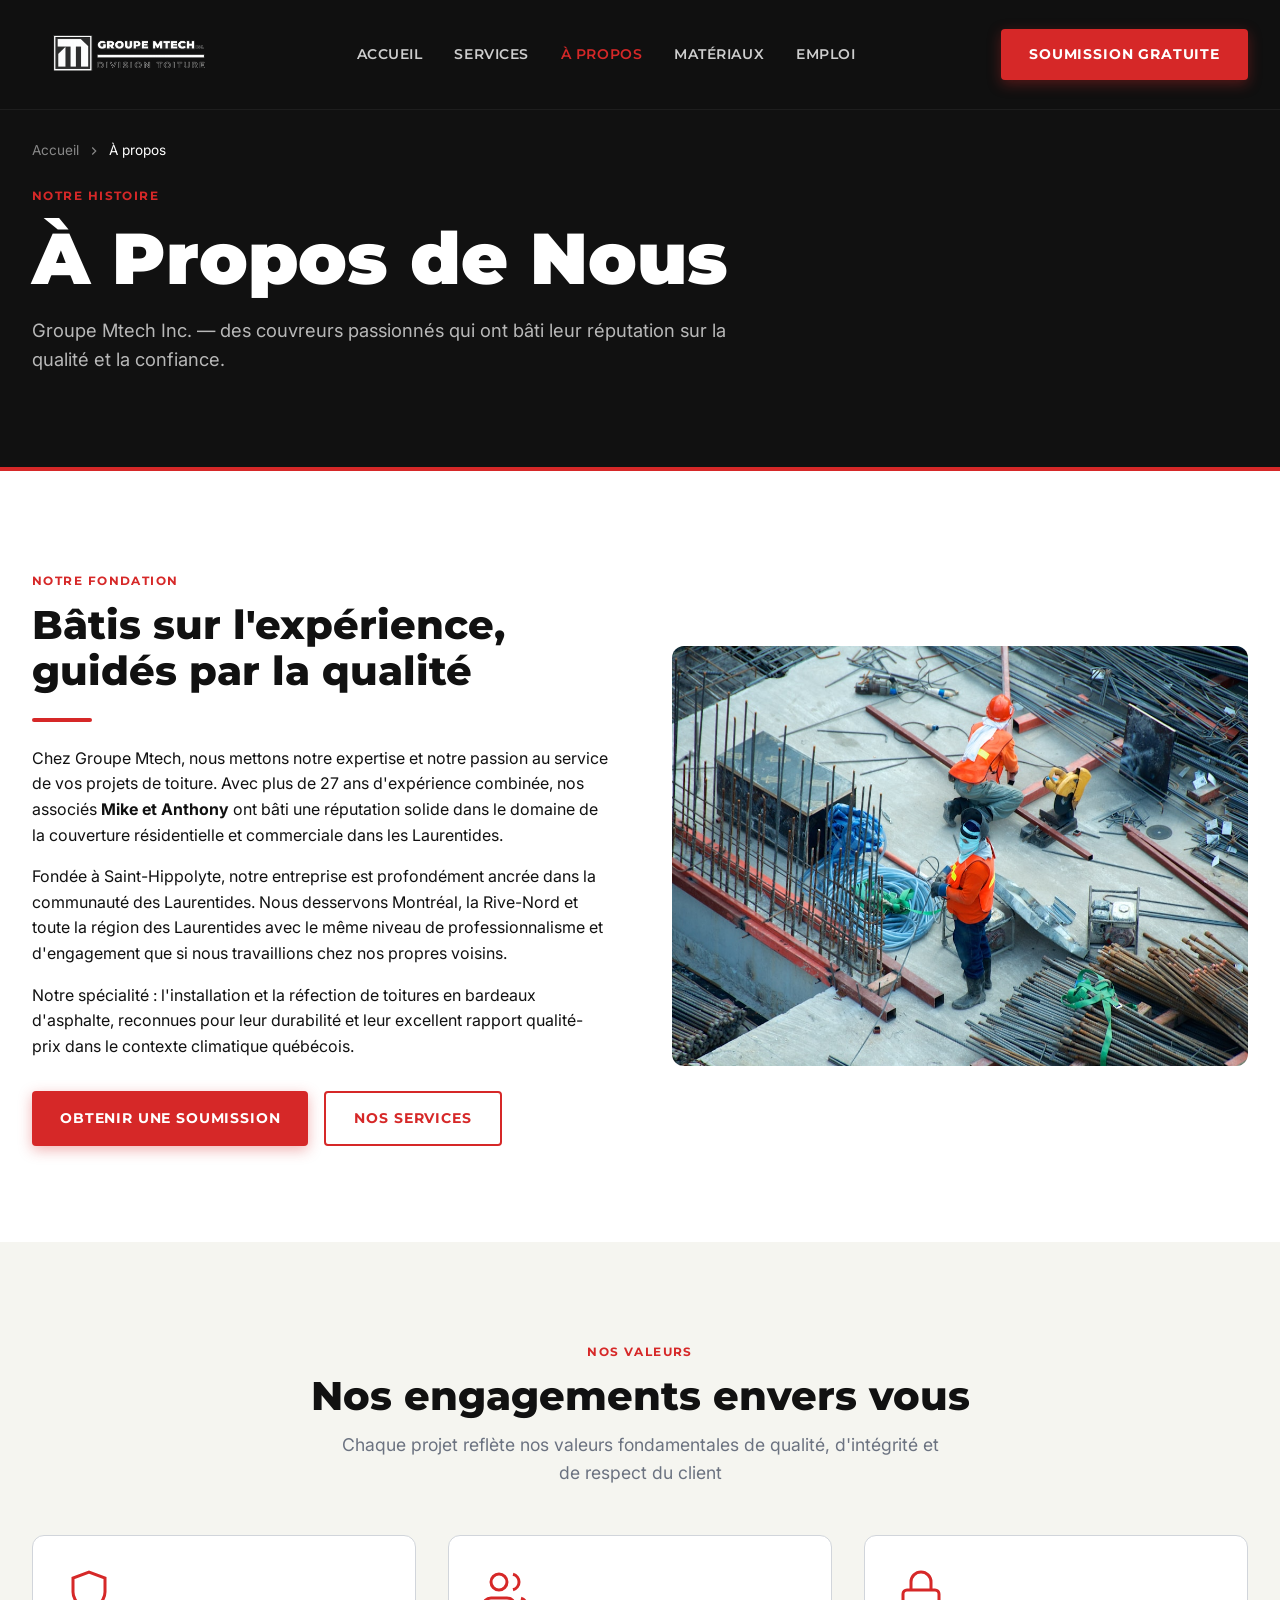
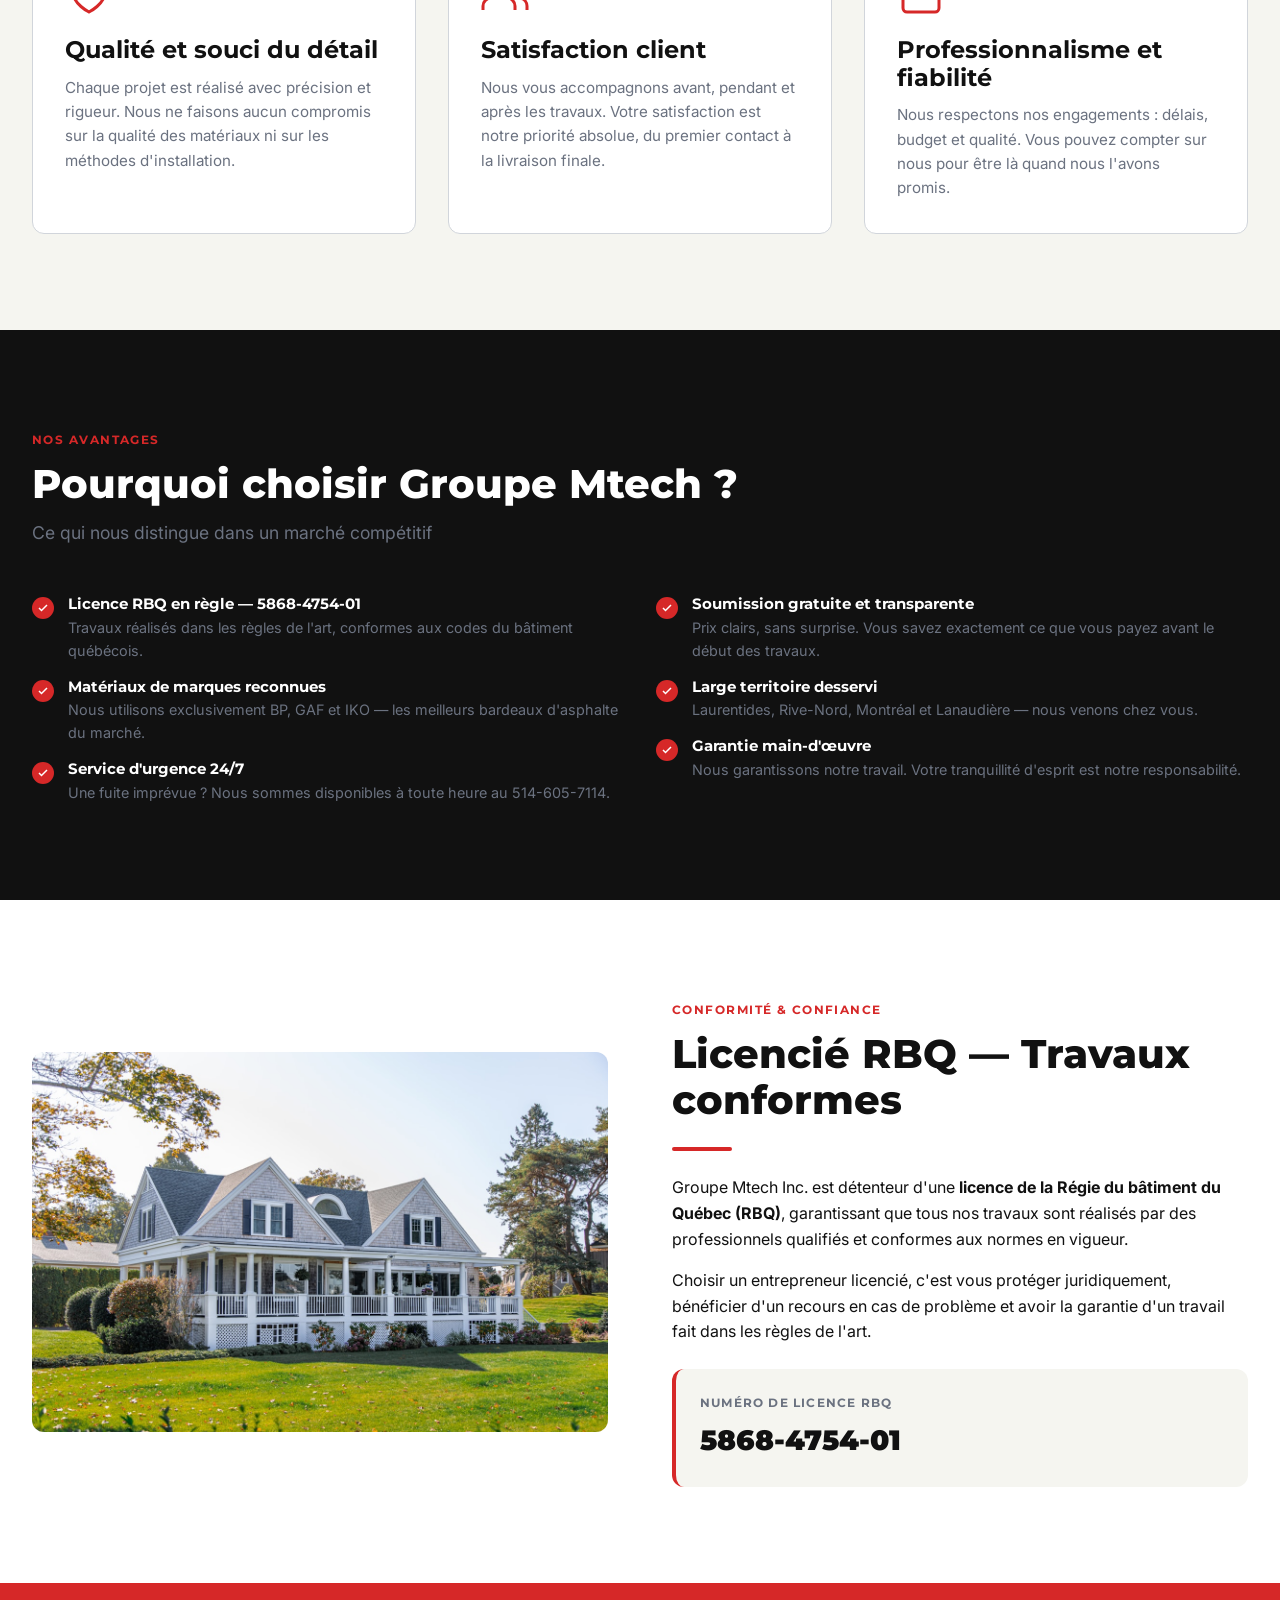
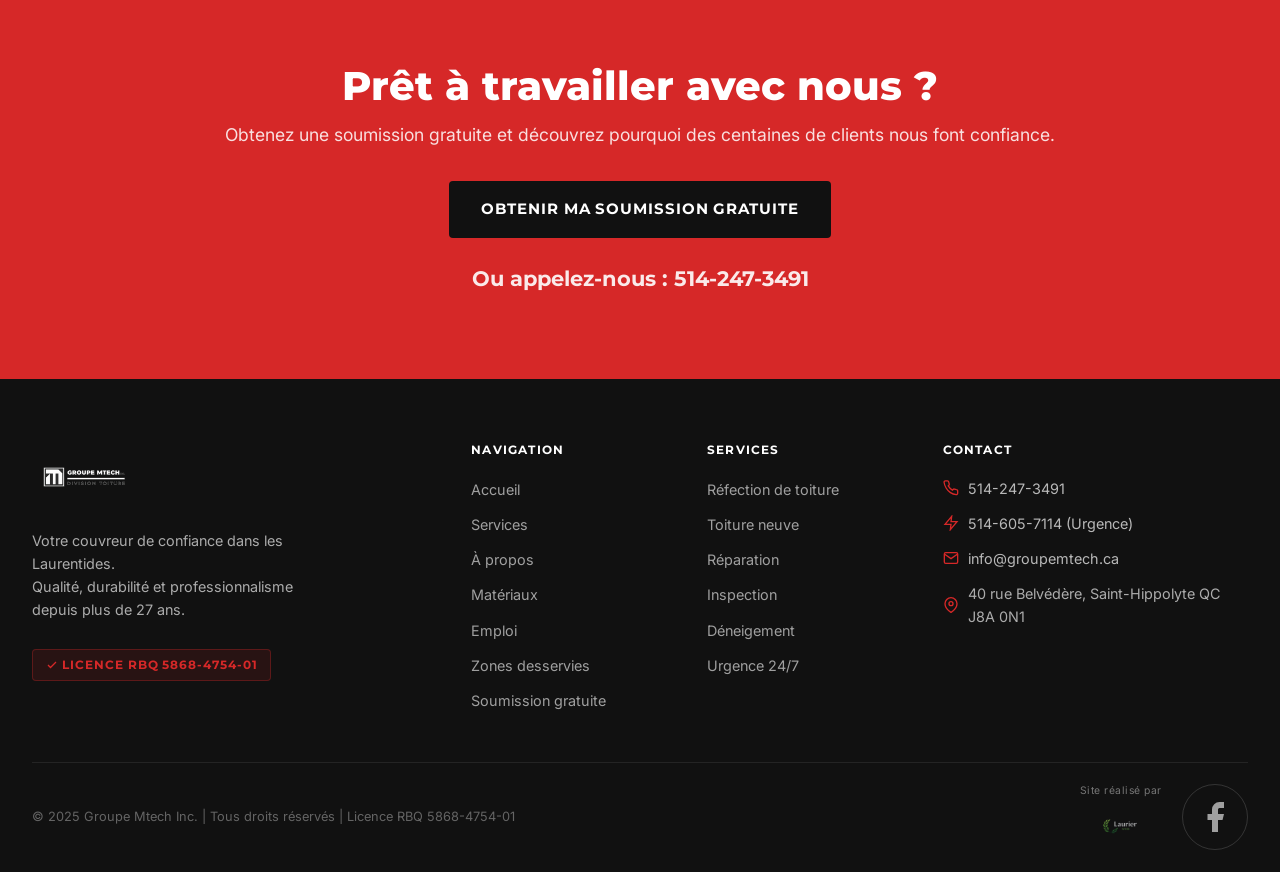
==== commit 0a4a7cc5: "Agrandir logo LaurierWeb (50px) et ajouter crédit "Site réalisé par" dans le footer Co-Authored-By: " ====
--- a/a-propos.html
+++ b/a-propos.html
@@ -7,6 +7,7 @@
   <meta name="description" content="Groupe Mtech Inc., fondé par Mike et Anthony, 27 ans d'expérience combinée en toiture résidentielle et commerciale dans les Laurentides et Montréal. Licence RBQ 5868-4754-01.">
   <meta name="keywords" content="couvreur Laurentides, Groupe Mtech, toiture expérience, Mike Anthony couvreur, licence RBQ toiture">
   <meta name="robots" content="index, follow">
+  <link rel="icon" type="image/png" href="Assets/Logo/Favicon.png">
   <link rel="canonical" href="https://www.groupemtech.ca/a-propos.html">
   <meta property="og:title" content="À Propos de Groupe Mtech Inc. — Couvreurs Experts Laurentides">
   <meta property="og:description" content="27 ans d'expérience combinée en toiture résidentielle et commerciale. Mike et Anthony, couvreurs de confiance dans les Laurentides.">
@@ -274,8 +275,9 @@
     <div class="footer-bottom">
       <p>© 2025 Groupe Mtech Inc. | Tous droits réservés | Licence RBQ 5868-4754-01</p>
       <div style="display:flex;align-items:center;gap:1.25rem">
-        <a href="https://www.laurierweb.ca" target="_blank" rel="noopener" aria-label="Site réalisé par LaurierWeb">
-          <img src="Assets/Logo/logolaurier.png" alt="LaurierWeb — Création de sites web" style="height:20px;width:auto;opacity:0.7;transition:opacity 0.3s" onmouseover="this.style.opacity='1'" onmouseout="this.style.opacity='0.7'">
+        <a href="https://www.laurierweb.ca" target="_blank" rel="noopener" aria-label="Site réalisé par LaurierWeb" style="display:flex;flex-direction:column;align-items:center;gap:0.2rem;opacity:0.7;transition:opacity 0.3s" onmouseover="this.style.opacity='1'" onmouseout="this.style.opacity='0.7'">
+          <span style="color:rgba(255,255,255,0.6);font-size:0.65rem;letter-spacing:0.05em;white-space:nowrap">Site réalisé par</span>
+          <img src="Assets/Logo/logolaurier.png" alt="LaurierWeb — Création de sites web" style="height:50px;width:auto">
         </a>
         <div class="footer-social">
           <a href="https://www.facebook.com/profile.php?id=61579399678321" target="_blank" rel="noopener" aria-label="Page Facebook Groupe Mtech Inc.">
--- a/css/style.css
+++ b/css/style.css
@@ -5,8 +5,8 @@
 /* ── Google Fonts are loaded in each HTML <head> ── */
 
 /* ── Reset & Box Model ─────────────────────────────────────── */
-*, *::before, *::after { box-sizing: border-box; }
-html { scroll-behavior: smooth; font-size: 16px; }
+*, *::before, *::after { box-sizing: border-box; touch-action: pan-y; }
+html { scroll-behavior: smooth; font-size: 16px; overflow-x: hidden; }
 body {
   margin: 0; padding: 0;
   font-family: 'Inter', sans-serif;
@@ -15,6 +15,7 @@
   color: var(--black);
   background: var(--white);
   overflow-x: hidden;
+  overscroll-behavior-x: none;
 }
 img { max-width: 100%; height: auto; display: block; }
 a { text-decoration: none; color: inherit; }
@@ -911,7 +912,7 @@
 }
 .footer-social { display: flex; gap: 0.75rem; }
 .footer-social a {
-  width: 36px; height: 36px;
+  width: 66px; height: 66px;
   border-radius: 50%;
   border: 1px solid rgba(255,255,255,0.15);
   display: flex;
@@ -925,7 +926,7 @@
   border-color: var(--red);
   color: var(--white);
 }
-.footer-social a svg { width: 16px; height: 16px; }
+.footer-social a svg { width: 36px; height: 36px; }
 
 /* ════════════════════════════════════════════════════════════
    FLOATING URGENCY BUTTON (mobile only)
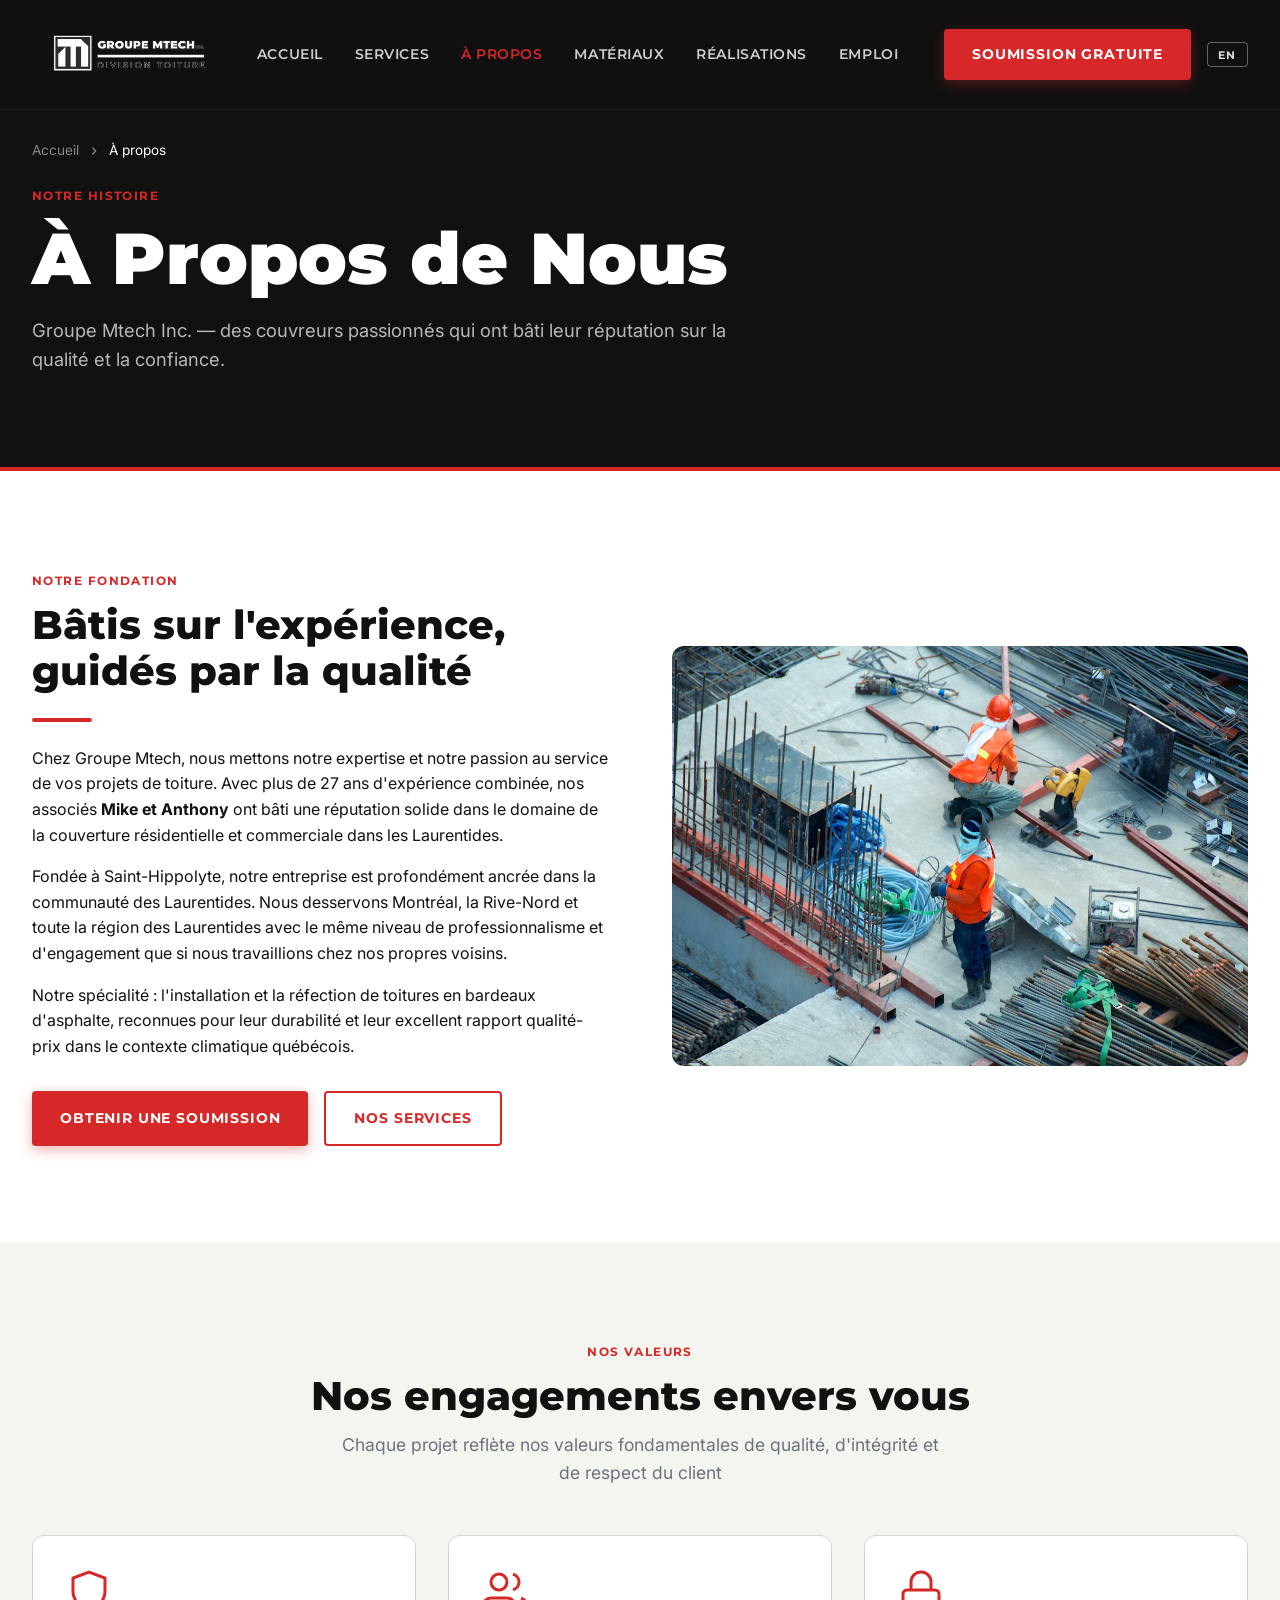
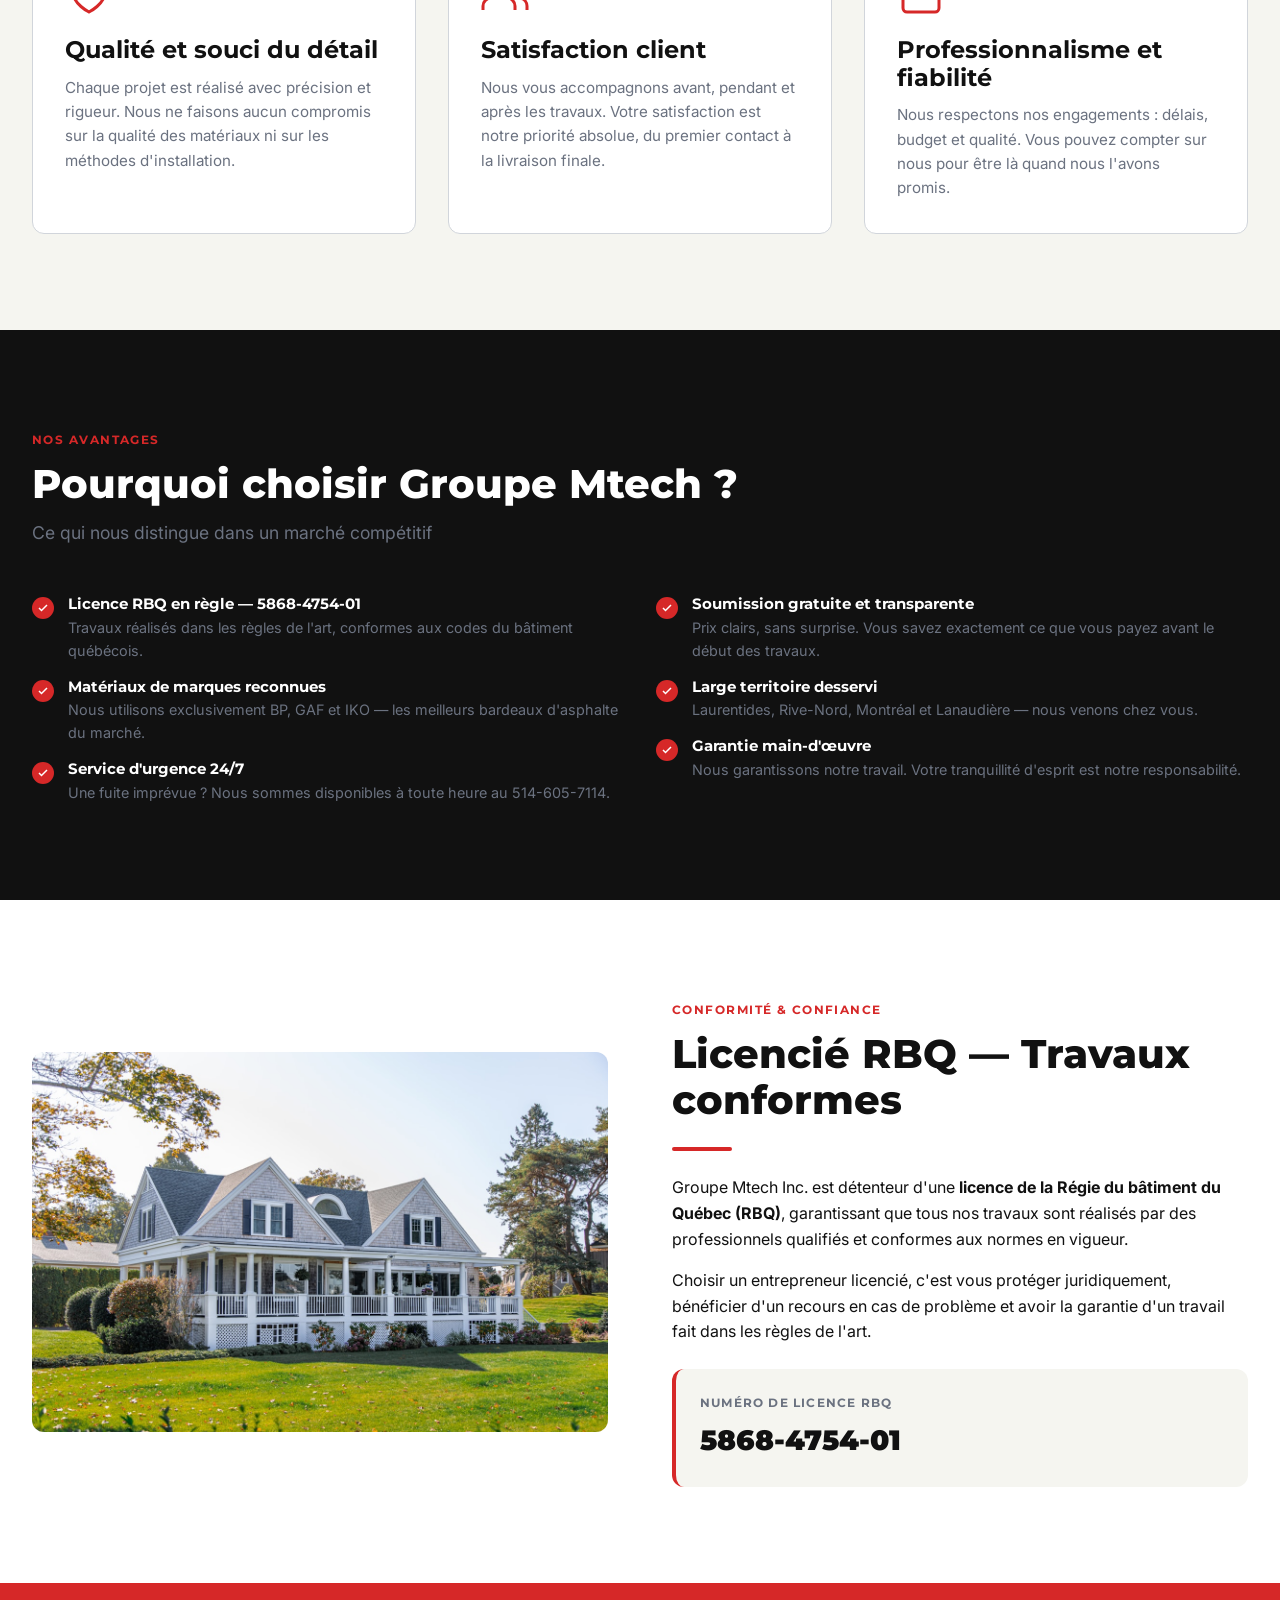
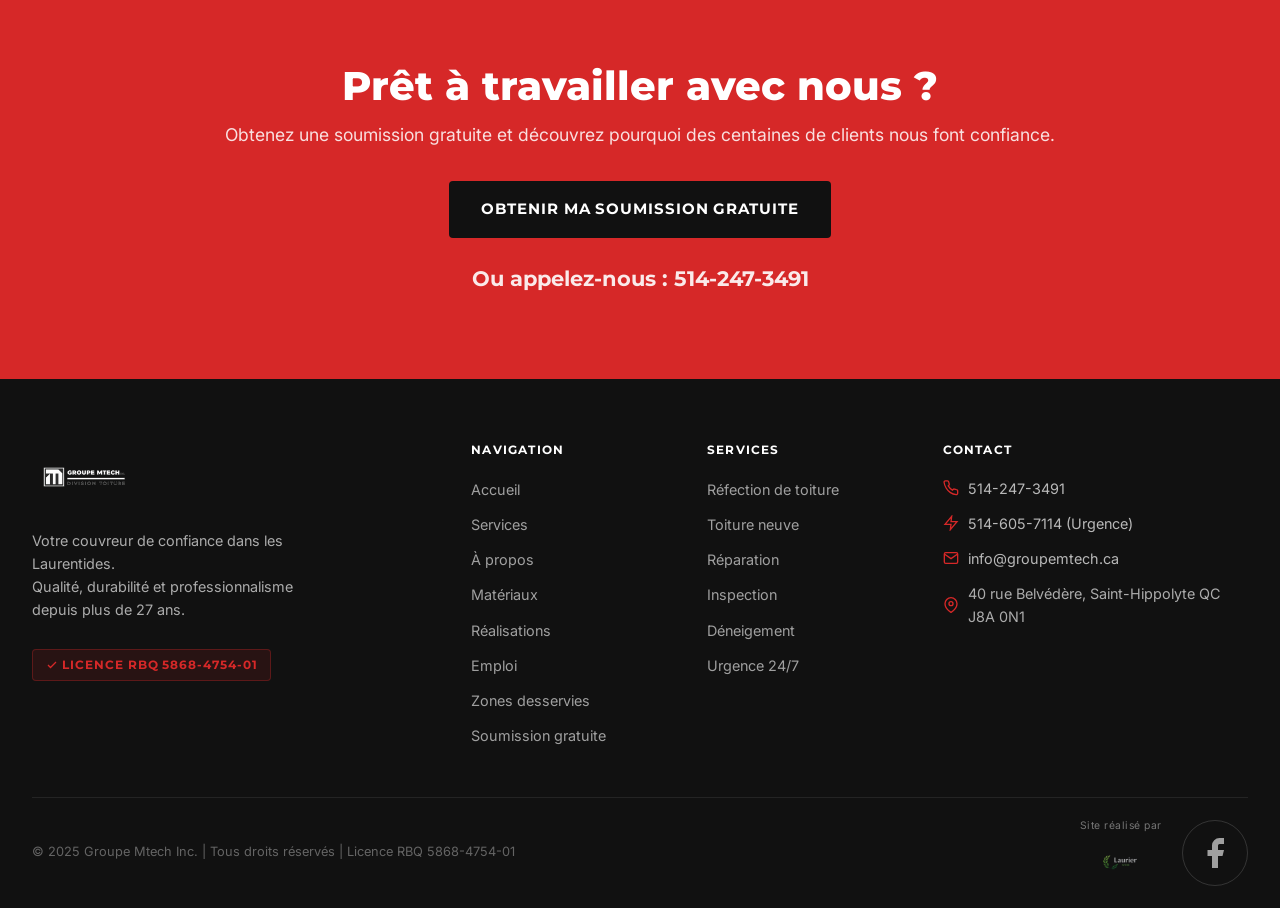
==== commit 44b94d4a: "Ajout FR/EN, page réalisations, slideshow et navigation complète - Nouvelle page realisations.html a" ====
--- a/a-propos.html
+++ b/a-propos.html
@@ -30,25 +30,29 @@
       <img src="Assets/Logo/Logo Transparent.png" alt="Logo Groupe Mtech Inc. — Couvreur Laurentides">
     </a>
     <nav class="nav-links" aria-label="Navigation principale">
-      <a href="index.html"     data-nav>Accueil</a>
-      <a href="services.html"  data-nav>Services</a>
-      <a href="a-propos.html"  data-nav>À propos</a>
-      <a href="materiaux.html" data-nav>Matériaux</a>
-      <a href="emploi.html"    data-nav>Emploi</a>
+      <a href="index.html"        data-nav data-i18n="nav.home">Accueil</a>
+      <a href="services.html"     data-nav data-i18n="nav.services">Services</a>
+      <a href="a-propos.html"     data-nav data-i18n="nav.about">À propos</a>
+      <a href="materiaux.html"    data-nav data-i18n="nav.materials">Matériaux</a>
+      <a href="realisations.html" data-nav data-i18n="nav.realizations">Réalisations</a>
+      <a href="emploi.html"       data-nav data-i18n="nav.jobs">Emploi</a>
     </nav>
-    <a href="soumission.html" class="btn btn-primary nav-cta">Soumission gratuite</a>
-    <button class="hamburger" aria-label="Ouvrir le menu" aria-expanded="false">
+    <a href="soumission.html" class="btn btn-primary nav-cta" data-i18n="nav.quote">Soumission gratuite</a>
+    <button class="lang-toggle" id="lang-toggle" aria-label="Switch language">EN</button>
+    <button class="hamburger" data-i18n-aria="nav.open" aria-label="Ouvrir le menu" aria-expanded="false">
       <span></span><span></span><span></span>
     </button>
   </div>
 </header>
 <nav class="nav-mobile-overlay" aria-label="Menu mobile">
-  <a href="index.html"     data-nav>Accueil</a>
-  <a href="services.html"  data-nav>Services</a>
-  <a href="a-propos.html"  data-nav>À propos</a>
-  <a href="materiaux.html" data-nav>Matériaux</a>
-  <a href="emploi.html"    data-nav>Emploi</a>
-  <a href="soumission.html" class="btn btn-primary btn-lg">Soumission gratuite</a>
+  <a href="index.html"        data-nav data-i18n="nav.home">Accueil</a>
+  <a href="services.html"     data-nav data-i18n="nav.services">Services</a>
+  <a href="a-propos.html"     data-nav data-i18n="nav.about">À propos</a>
+  <a href="materiaux.html"    data-nav data-i18n="nav.materials">Matériaux</a>
+  <a href="realisations.html" data-nav data-i18n="nav.realizations">Réalisations</a>
+  <a href="emploi.html"       data-nav data-i18n="nav.jobs">Emploi</a>
+  <a href="soumission.html" class="btn btn-primary btn-lg" data-i18n="nav.quote">Soumission gratuite</a>
+  <button class="lang-toggle-mobile" aria-label="Switch language">EN</button>
 </nav>
 
 <main>
@@ -57,13 +61,13 @@
 <section class="page-hero" aria-labelledby="page-title">
   <div class="container">
     <div class="breadcrumb" aria-label="Fil d'Ariane">
-      <a href="index.html">Accueil</a>
+      <a href="index.html" data-i18n="common.breadcrumb.home">Accueil</a>
       <svg width="14" height="14" viewBox="0 0 24 24" fill="none" stroke="currentColor" stroke-width="2" aria-hidden="true"><polyline points="9 18 15 12 9 6"/></svg>
-      <span>À propos</span>
-    </div>
-    <span class="section-label">Notre histoire</span>
-    <h1 id="page-title">À Propos de Nous</h1>
-    <p>Groupe Mtech Inc. — des couvreurs passionnés qui ont bâti leur réputation sur la qualité et la confiance.</p>
+      <span data-i18n="about.breadcrumb">À propos</span>
+    </div>
+    <span class="section-label" data-i18n="about.hero.label">Notre histoire</span>
+    <h1 id="page-title" data-i18n="about.hero.title">À Propos de Nous</h1>
+    <p data-i18n="about.hero.p">Groupe Mtech Inc. — des couvreurs passionnés qui ont bâti leur réputation sur la qualité et la confiance.</p>
   </div>
 </section>
 
@@ -72,15 +76,15 @@
   <div class="container">
     <div class="grid-2" style="align-items:center;gap:4rem">
       <div class="animate-in">
-        <span class="section-label">Notre fondation</span>
-        <h2 id="histoire-title">Bâtis sur l'expérience, guidés par la qualité</h2>
+        <span class="section-label" data-i18n="about.hist.label">Notre fondation</span>
+        <h2 id="histoire-title" data-i18n="about.hist.title">Bâtis sur l'expérience, guidés par la qualité</h2>
         <div class="divider"></div>
-        <p>Chez Groupe Mtech, nous mettons notre expertise et notre passion au service de vos projets de toiture. Avec plus de 27 ans d'expérience combinée, nos associés <strong>Mike et Anthony</strong> ont bâti une réputation solide dans le domaine de la couverture résidentielle et commerciale dans les Laurentides.</p>
-        <p>Fondée à Saint-Hippolyte, notre entreprise est profondément ancrée dans la communauté des Laurentides. Nous desservons Montréal, la Rive-Nord et toute la région des Laurentides avec le même niveau de professionnalisme et d'engagement que si nous travaillions chez nos propres voisins.</p>
-        <p>Notre spécialité : l'installation et la réfection de toitures en bardeaux d'asphalte, reconnues pour leur durabilité et leur excellent rapport qualité-prix dans le contexte climatique québécois.</p>
+        <p data-i18n="about.hist.p1">Chez Groupe Mtech, nous mettons notre expertise et notre passion au service de vos projets de toiture. Avec plus de 27 ans d'expérience combinée, nos associés <strong>Mike et Anthony</strong> ont bâti une réputation solide dans le domaine de la couverture résidentielle et commerciale dans les Laurentides.</p>
+        <p data-i18n="about.hist.p2">Fondée à Saint-Hippolyte, notre entreprise est profondément ancrée dans la communauté des Laurentides. Nous desservons Montréal, la Rive-Nord et toute la région des Laurentides avec le même niveau de professionnalisme et d'engagement que si nous travaillions chez nos propres voisins.</p>
+        <p data-i18n="about.hist.p3">Notre spécialité : l'installation et la réfection de toitures en bardeaux d'asphalte, reconnues pour leur durabilité et leur excellent rapport qualité-prix dans le contexte climatique québécois.</p>
         <div style="margin-top:2rem;display:flex;gap:1rem;flex-wrap:wrap">
-          <a href="soumission.html" class="btn btn-primary">Obtenir une soumission</a>
-          <a href="services.html" class="btn btn-outline-red">Nos services</a>
+          <a href="soumission.html" class="btn btn-primary" data-i18n="about.hist.cta1">Obtenir une soumission</a>
+          <a href="services.html" class="btn btn-outline-red" data-i18n="about.hist.cta2">Nos services</a>
         </div>
       </div>
       <div class="animate-in stagger-2">
@@ -94,31 +98,31 @@
 <section class="section section--gray" aria-labelledby="engage-title">
   <div class="container">
     <div class="section-header center animate-in">
-      <span class="section-label">Nos valeurs</span>
-      <h2 id="engage-title">Nos engagements envers vous</h2>
-      <p>Chaque projet reflète nos valeurs fondamentales de qualité, d'intégrité et de respect du client</p>
+      <span class="section-label" data-i18n="about.engage.label">Nos valeurs</span>
+      <h2 id="engage-title" data-i18n="about.engage.title">Nos engagements envers vous</h2>
+      <p data-i18n="about.engage.p">Chaque projet reflète nos valeurs fondamentales de qualité, d'intégrité et de respect du client</p>
     </div>
     <div class="grid-3">
       <div class="card animate-in stagger-1">
         <div class="card-icon" aria-hidden="true">
           <svg viewBox="0 0 24 24" fill="none" stroke="currentColor" stroke-width="1.5"><path d="M12 22s8-4 8-10V5l-8-3-8 3v7c0 6 8 10 8 10z"/></svg>
         </div>
-        <h3>Qualité et souci du détail</h3>
-        <p>Chaque projet est réalisé avec précision et rigueur. Nous ne faisons aucun compromis sur la qualité des matériaux ni sur les méthodes d'installation.</p>
+        <h3 data-i18n="about.engage.c1.title">Qualité et souci du détail</h3>
+        <p data-i18n="about.engage.c1.desc">Chaque projet est réalisé avec précision et rigueur. Nous ne faisons aucun compromis sur la qualité des matériaux ni sur les méthodes d'installation.</p>
       </div>
       <div class="card animate-in stagger-2">
         <div class="card-icon" aria-hidden="true">
           <svg viewBox="0 0 24 24" fill="none" stroke="currentColor" stroke-width="1.5"><path d="M17 21v-2a4 4 0 0 0-4-4H5a4 4 0 0 0-4 4v2"/><circle cx="9" cy="7" r="4"/><path d="M23 21v-2a4 4 0 0 0-3-3.87"/><path d="M16 3.13a4 4 0 0 1 0 7.75"/></svg>
         </div>
-        <h3>Satisfaction client</h3>
-        <p>Nous vous accompagnons avant, pendant et après les travaux. Votre satisfaction est notre priorité absolue, du premier contact à la livraison finale.</p>
+        <h3 data-i18n="about.engage.c2.title">Satisfaction client</h3>
+        <p data-i18n="about.engage.c2.desc">Nous vous accompagnons avant, pendant et après les travaux. Votre satisfaction est notre priorité absolue, du premier contact à la livraison finale.</p>
       </div>
       <div class="card animate-in stagger-3">
         <div class="card-icon" aria-hidden="true">
           <svg viewBox="0 0 24 24" fill="none" stroke="currentColor" stroke-width="1.5"><rect x="3" y="11" width="18" height="11" rx="2" ry="2"/><path d="M7 11V7a5 5 0 0 1 10 0v4"/></svg>
         </div>
-        <h3>Professionnalisme et fiabilité</h3>
-        <p>Nous respectons nos engagements : délais, budget et qualité. Vous pouvez compter sur nous pour être là quand nous l'avons promis.</p>
+        <h3 data-i18n="about.engage.c3.title">Professionnalisme et fiabilité</h3>
+        <p data-i18n="about.engage.c3.desc">Nous respectons nos engagements : délais, budget et qualité. Vous pouvez compter sur nous pour être là quand nous l'avons promis.</p>
       </div>
     </div>
   </div>
@@ -208,10 +212,10 @@
 <!-- CTA -->
 <section class="cta-section" aria-label="Appel à l'action">
   <div class="container text-center animate-in">
-    <h2>Prêt à travailler avec nous ?</h2>
-    <p>Obtenez une soumission gratuite et découvrez pourquoi des centaines de clients nous font confiance.</p>
-    <a href="soumission.html" class="btn btn-dark btn-lg">Obtenir ma soumission gratuite</a>
-    <div class="cta-phone">Ou appelez-nous : <a href="tel:+15142473491">514-247-3491</a></div>
+    <h2 data-i18n="about.cta.title">Prêt à travailler avec nous ?</h2>
+    <p data-i18n="about.cta.p">Obtenez une soumission gratuite et découvrez pourquoi des centaines de clients nous font confiance.</p>
+    <a href="soumission.html" class="btn btn-dark btn-lg" data-i18n="about.cta.btn">Obtenir ma soumission gratuite</a>
+    <div class="cta-phone"><span data-i18n="about.cta.phone">Ou appelez-nous :</span> <a href="tel:+15142473491">514-247-3491</a></div>
   </div>
 </section>
 
@@ -223,44 +227,45 @@
     <div class="footer-grid">
       <div class="footer-brand">
         <img src="Assets/Logo/Logo Transparent.png" alt="Logo Groupe Mtech Inc.">
-        <p>Votre couvreur de confiance dans les Laurentides.<br>Qualité, durabilité et professionnalisme depuis plus de 27 ans.</p>
+        <p data-i18n="footer.brand">Votre couvreur de confiance dans les Laurentides.<br>Qualité, durabilité et professionnalisme depuis plus de 27 ans.</p>
         <div class="footer-rbq">
           <svg width="12" height="12" viewBox="0 0 24 24" fill="none" stroke="currentColor" stroke-width="2.5" aria-hidden="true"><polyline points="20 6 9 17 4 12"/></svg>
           Licence RBQ 5868-4754-01
         </div>
       </div>
       <div class="footer-col">
-        <h4>Navigation</h4>
+        <h4 data-i18n="footer.nav">Navigation</h4>
         <ul>
-          <li><a href="index.html">Accueil</a></li>
-          <li><a href="services.html">Services</a></li>
-          <li><a href="a-propos.html">À propos</a></li>
-          <li><a href="materiaux.html">Matériaux</a></li>
-          <li><a href="emploi.html">Emploi</a></li>
-          <li><a href="zones.html">Zones desservies</a></li>
-          <li><a href="soumission.html">Soumission gratuite</a></li>
+          <li><a href="index.html"        data-i18n="footer.nav.home">Accueil</a></li>
+          <li><a href="services.html"     data-i18n="footer.nav.services">Services</a></li>
+          <li><a href="a-propos.html"     data-i18n="footer.nav.about">À propos</a></li>
+          <li><a href="materiaux.html"    data-i18n="footer.nav.materials">Matériaux</a></li>
+          <li><a href="realisations.html" data-i18n="footer.nav.realizations">Réalisations</a></li>
+          <li><a href="emploi.html"       data-i18n="footer.nav.jobs">Emploi</a></li>
+          <li><a href="zones.html"        data-i18n="footer.nav.zones">Zones desservies</a></li>
+          <li><a href="soumission.html"   data-i18n="footer.nav.quote">Soumission gratuite</a></li>
         </ul>
       </div>
       <div class="footer-col">
-        <h4>Services</h4>
+        <h4 data-i18n="footer.services">Services</h4>
         <ul>
-          <li><a href="services.html#refection">Réfection de toiture</a></li>
-          <li><a href="services.html#neuve">Toiture neuve</a></li>
-          <li><a href="services.html#reparation">Réparation</a></li>
-          <li><a href="services.html#inspection">Inspection</a></li>
-          <li><a href="services.html#deneigement">Déneigement</a></li>
-          <li><a href="services.html#urgence">Urgence 24/7</a></li>
+          <li><a href="services.html#refection"   data-i18n="footer.svc.refection">Réfection de toiture</a></li>
+          <li><a href="services.html#neuve"       data-i18n="footer.svc.neuve">Toiture neuve</a></li>
+          <li><a href="services.html#reparation"  data-i18n="footer.svc.reparation">Réparation</a></li>
+          <li><a href="services.html#inspection"  data-i18n="footer.svc.inspection">Inspection</a></li>
+          <li><a href="services.html#deneigement" data-i18n="footer.svc.deneigement">Déneigement</a></li>
+          <li><a href="services.html#urgence"     data-i18n="footer.svc.urgence">Urgence 24/7</a></li>
         </ul>
       </div>
       <div class="footer-col">
-        <h4>Contact</h4>
+        <h4 data-i18n="footer.contact">Contact</h4>
         <div class="footer-contact-item">
           <svg viewBox="0 0 24 24" fill="none" stroke="currentColor" stroke-width="2" aria-hidden="true"><path d="M22 16.92v3a2 2 0 0 1-2.18 2 19.79 19.79 0 0 1-8.63-3.07A19.5 19.5 0 0 1 4.69 12 19.79 19.79 0 0 1 1.61 3.41 2 2 0 0 1 3.6 1.24h3a2 2 0 0 1 2 1.72c.127.96.361 1.903.7 2.81a2 2 0 0 1-.45 2.11L7.91 8.81a16 16 0 0 0 6.29 6.29l.95-.95a2 2 0 0 1 2.11-.45c.907.339 1.85.573 2.81.7A2 2 0 0 1 22 16.92z"/></svg>
           <a href="tel:+15142473491">514-247-3491</a>
         </div>
         <div class="footer-contact-item">
           <svg viewBox="0 0 24 24" fill="none" stroke="currentColor" stroke-width="2" aria-hidden="true"><polygon points="13 2 3 14 12 14 11 22 21 10 12 10 13 2"/></svg>
-          <a href="tel:+15146057114">514-605-7114 (Urgence)</a>
+          <a href="tel:+15146057114" data-i18n="footer.emergency">514-605-7114 (Urgence)</a>
         </div>
         <div class="footer-contact-item">
           <svg viewBox="0 0 24 24" fill="none" stroke="currentColor" stroke-width="2" aria-hidden="true"><path d="M4 4h16c1.1 0 2 .9 2 2v12c0 1.1-.9 2-2 2H4c-1.1 0-2-.9-2-2V6c0-1.1.9-2 2-2z"/><polyline points="22,6 12,13 2,6"/></svg>
@@ -273,10 +278,10 @@
       </div>
     </div>
     <div class="footer-bottom">
-      <p>© 2025 Groupe Mtech Inc. | Tous droits réservés | Licence RBQ 5868-4754-01</p>
+      <p data-i18n="footer.copyright">© 2025 Groupe Mtech Inc. | Tous droits réservés | Licence RBQ 5868-4754-01</p>
       <div style="display:flex;align-items:center;gap:1.25rem">
         <a href="https://www.laurierweb.ca" target="_blank" rel="noopener" aria-label="Site réalisé par LaurierWeb" style="display:flex;flex-direction:column;align-items:center;gap:0.2rem;opacity:0.7;transition:opacity 0.3s" onmouseover="this.style.opacity='1'" onmouseout="this.style.opacity='0.7'">
-          <span style="color:rgba(255,255,255,0.6);font-size:0.65rem;letter-spacing:0.05em;white-space:nowrap">Site réalisé par</span>
+          <span style="color:rgba(255,255,255,0.6);font-size:0.65rem;letter-spacing:0.05em;white-space:nowrap" data-i18n="footer.madeby">Site réalisé par</span>
           <img src="Assets/Logo/logolaurier.png" alt="LaurierWeb — Création de sites web" style="height:50px;width:auto">
         </a>
         <div class="footer-social">
@@ -291,9 +296,10 @@
 
 <a href="tel:+15146057114" class="urgency-float" aria-label="Urgence toiture 514-605-7114">
   <svg viewBox="0 0 24 24" fill="none" stroke="currentColor" stroke-width="2" aria-hidden="true"><polygon points="13 2 3 14 12 14 11 22 21 10 12 10 13 2"/></svg>
-  Urgence 24/7
+  <span data-i18n="common.emergency">Urgence 24/7</span>
 </a>
 
 <script src="js/main.js"></script>
+<script src="js/i18n.js"></script>
 </body>
 </html>
--- a/css/style.css
+++ b/css/style.css
@@ -1100,3 +1100,122 @@
   .stats-grid { grid-template-columns: 1fr 1fr; }
   .services-grid { grid-template-columns: 1fr; }
 }
+
+/* ════════════════════════════════════════════════════════════
+   LANGUAGE TOGGLE
+   ════════════════════════════════════════════════════════════ */
+.lang-toggle {
+  background: transparent;
+  border: 1.5px solid rgba(255,255,255,0.35);
+  color: rgba(255,255,255,0.85);
+  font-family: 'Montserrat', sans-serif;
+  font-weight: 700;
+  font-size: 0.7rem;
+  letter-spacing: 0.1em;
+  padding: 0.28rem 0.65rem;
+  border-radius: 4px;
+  cursor: pointer;
+  transition: background var(--transition), border-color var(--transition), color var(--transition);
+  flex-shrink: 0;
+}
+.lang-toggle:hover { background: rgba(255,255,255,0.12); border-color: rgba(255,255,255,0.6); color: var(--white); }
+#navbar.scrolled .lang-toggle { border-color: rgba(0,0,0,0.18); color: var(--charcoal); }
+#navbar.scrolled .lang-toggle:hover { background: var(--offwhite); border-color: var(--red); color: var(--red); }
+@media (max-width: 768px) { .lang-toggle { display: none; } }
+.lang-toggle-mobile {
+  margin-top: 0.75rem;
+  align-self: center;
+  background: transparent;
+  border: 1.5px solid rgba(255,255,255,0.3);
+  color: rgba(255,255,255,0.8);
+  font-family: 'Montserrat', sans-serif;
+  font-weight: 700;
+  font-size: 0.75rem;
+  letter-spacing: 0.1em;
+  padding: 0.5rem 1.25rem;
+  border-radius: 4px;
+  cursor: pointer;
+}
+
+/* ════════════════════════════════════════════════════════════
+   SLIDESHOW
+   ════════════════════════════════════════════════════════════ */
+.slideshow {
+  position: relative;
+  border-radius: var(--radius);
+  overflow: hidden;
+  background: var(--black);
+  aspect-ratio: 16 / 7;
+  max-height: 520px;
+}
+.slideshow-track { position: relative; width: 100%; height: 100%; }
+.slide { position: absolute; inset: 0; opacity: 0; transition: opacity 0.7s ease; }
+.slide.active { opacity: 1; }
+.slide img { width: 100%; height: 100%; object-fit: cover; display: block; }
+.slide-btn {
+  position: absolute;
+  top: 50%;
+  transform: translateY(-50%);
+  background: rgba(0,0,0,0.45);
+  color: var(--white);
+  border: none;
+  width: 46px; height: 46px;
+  border-radius: 50%;
+  font-size: 1.6rem;
+  line-height: 1;
+  cursor: pointer;
+  z-index: 10;
+  display: flex; align-items: center; justify-content: center;
+  transition: background var(--transition);
+}
+.slide-btn:hover { background: var(--red); }
+.slide-prev { left: 1rem; }
+.slide-next { right: 1rem; }
+.slide-dots {
+  position: absolute;
+  bottom: 1rem;
+  left: 50%;
+  transform: translateX(-50%);
+  display: flex;
+  gap: 0.45rem;
+  z-index: 10;
+}
+.dot {
+  width: 9px; height: 9px;
+  border-radius: 50%;
+  background: rgba(255,255,255,0.45);
+  border: none;
+  cursor: pointer;
+  padding: 0;
+  transition: background var(--transition), transform var(--transition);
+}
+.dot.active { background: var(--red); transform: scale(1.3); }
+@media (max-width: 768px) {
+  .slideshow { aspect-ratio: 4/3; max-height: 320px; }
+  .slide-btn { width: 36px; height: 36px; font-size: 1.2rem; }
+}
+
+/* ════════════════════════════════════════════════════════════
+   RÉALISATIONS GALLERY
+   ════════════════════════════════════════════════════════════ */
+.gallery-grid {
+  display: grid;
+  grid-template-columns: repeat(2, 1fr);
+  gap: 1.25rem;
+}
+.gallery-item {
+  border-radius: var(--radius);
+  overflow: hidden;
+  background: var(--charcoal);
+  aspect-ratio: 4/3;
+}
+.gallery-item img {
+  width: 100%; height: 100%;
+  object-fit: cover;
+  display: block;
+  transition: transform 0.4s ease;
+}
+.gallery-item:hover img { transform: scale(1.04); }
+@media (max-width: 768px) {
+  .gallery-grid { grid-template-columns: 1fr; }
+}
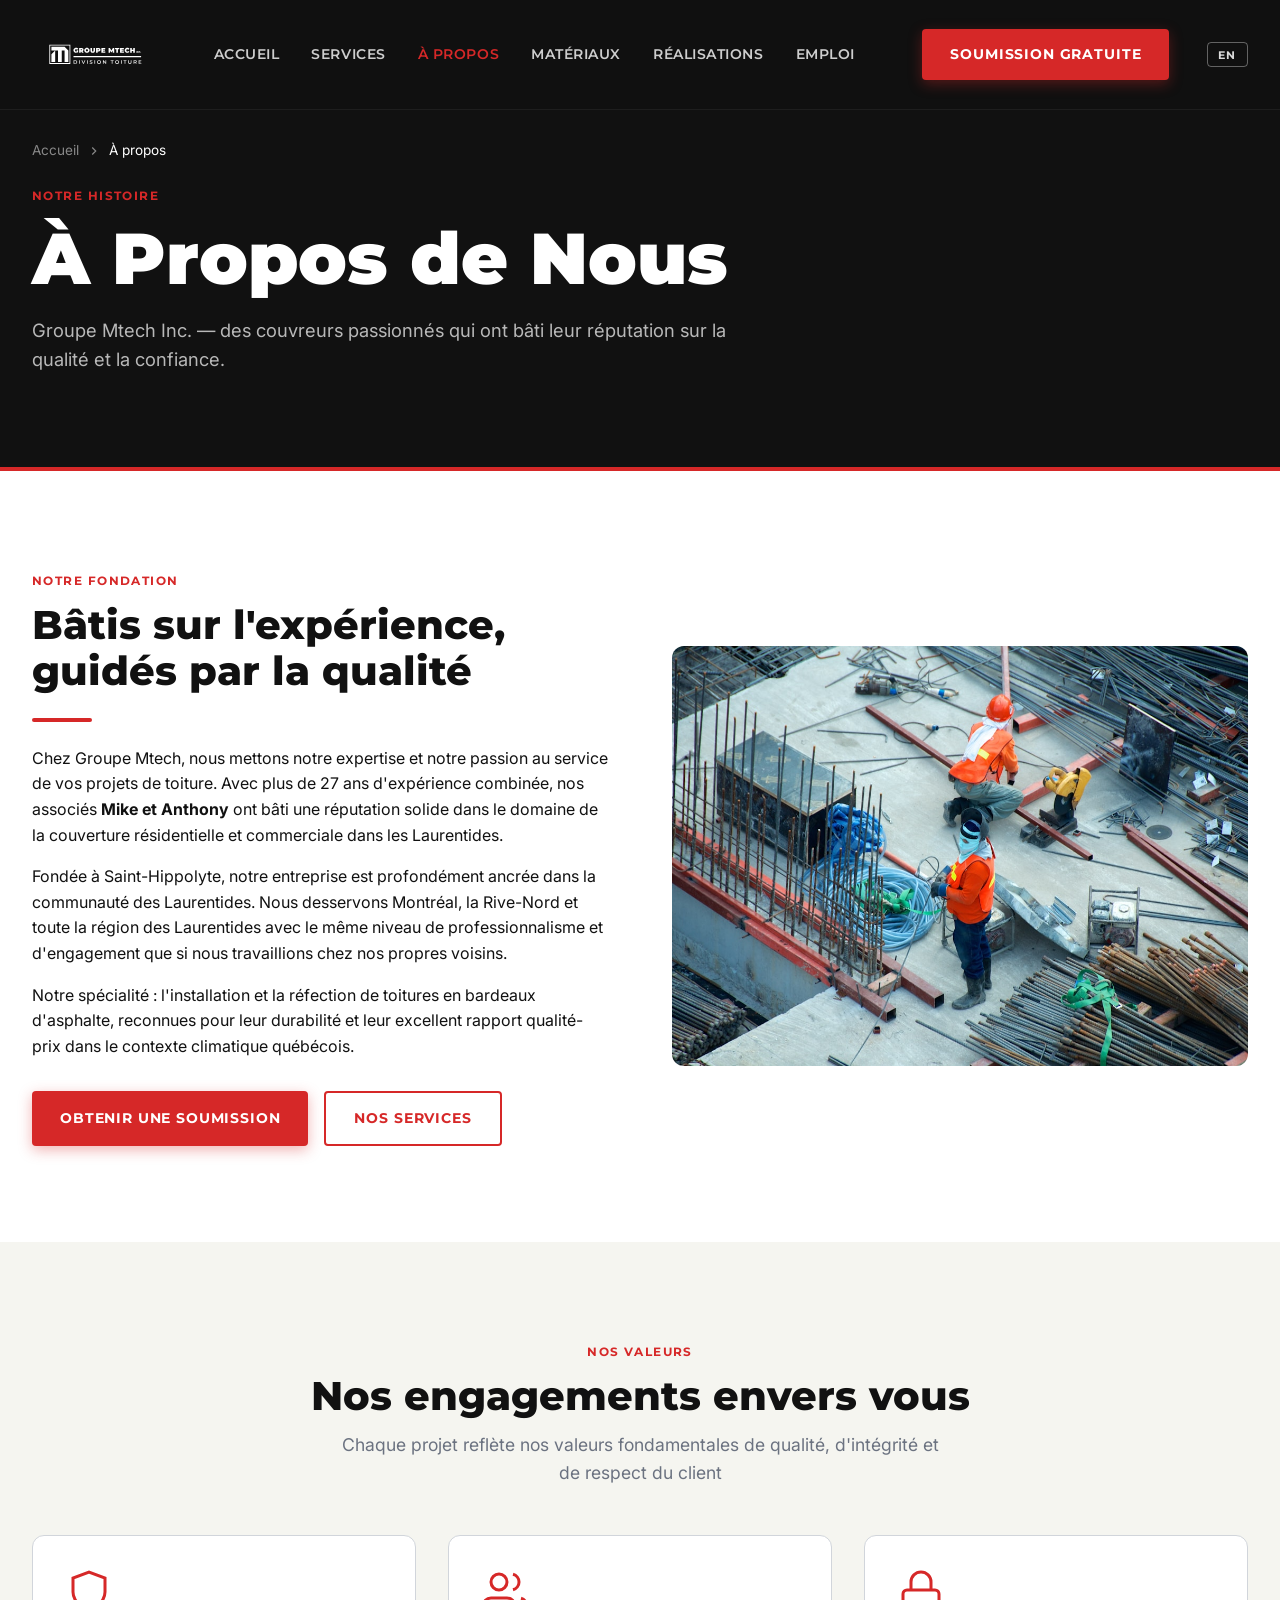
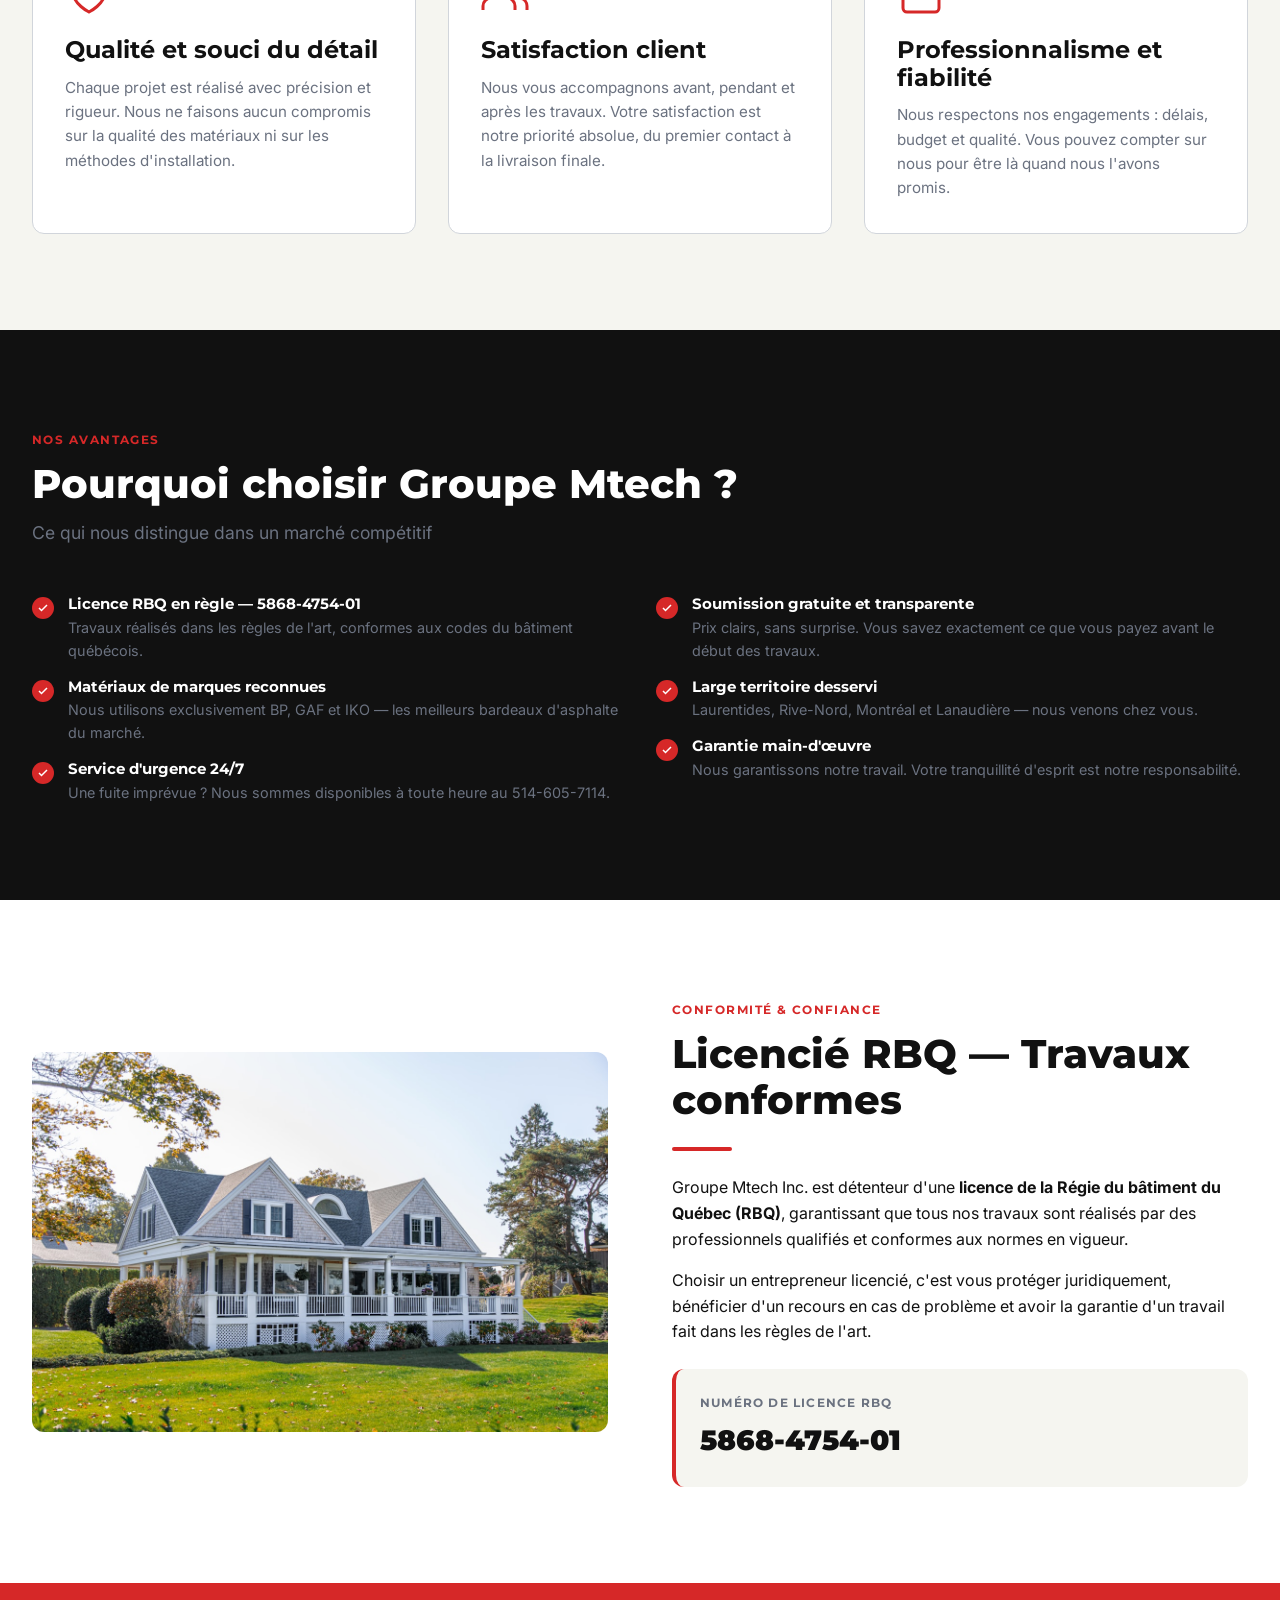
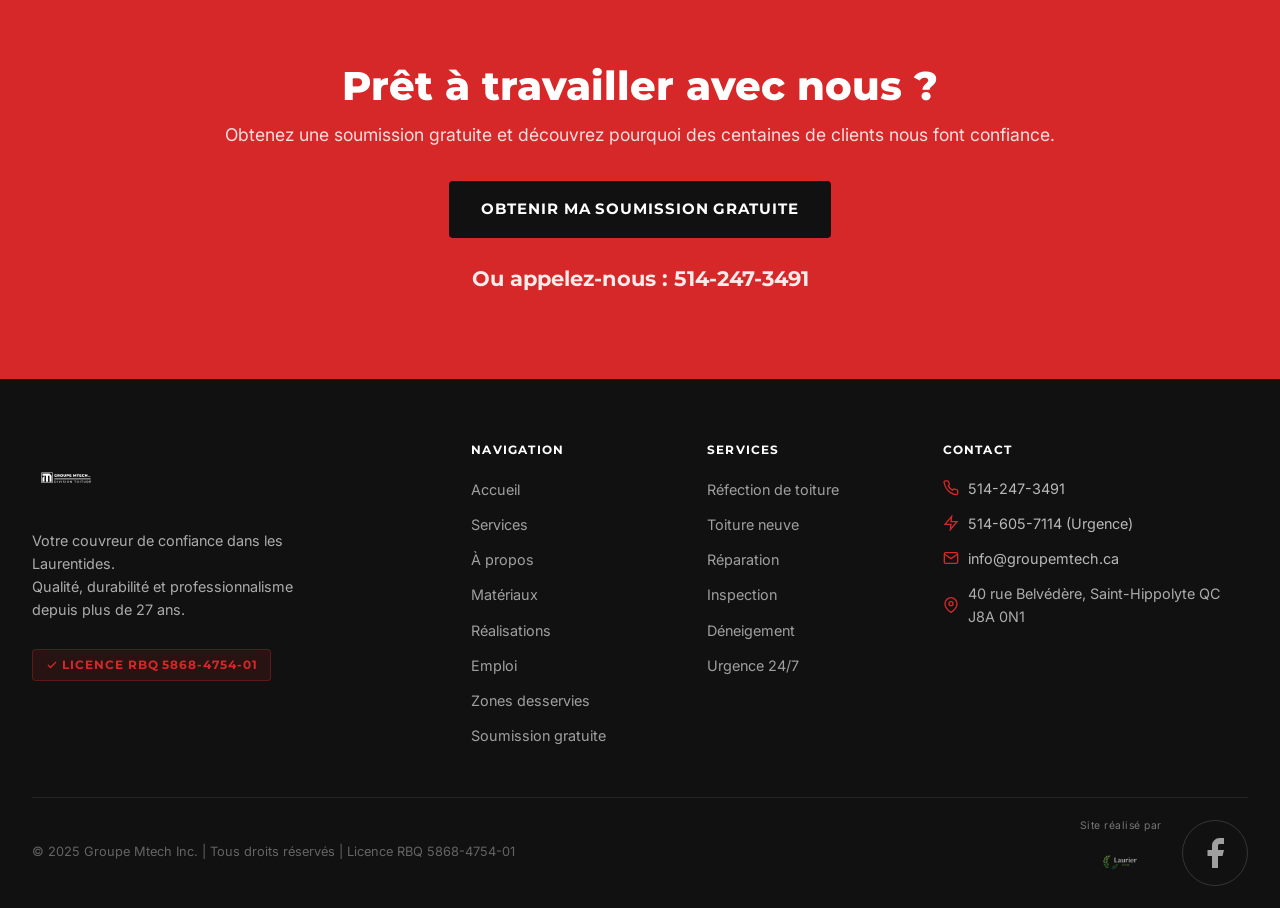
==== commit 0b3c17a7: "Remplacement logos PNG par SVG officiels — header, footer et favicon - Logo header/footer : Logo Tra" ====
--- a/a-propos.html
+++ b/a-propos.html
@@ -7,7 +7,7 @@
   <meta name="description" content="Groupe Mtech Inc., fondé par Mike et Anthony, 27 ans d'expérience combinée en toiture résidentielle et commerciale dans les Laurentides et Montréal. Licence RBQ 5868-4754-01.">
   <meta name="keywords" content="couvreur Laurentides, Groupe Mtech, toiture expérience, Mike Anthony couvreur, licence RBQ toiture">
   <meta name="robots" content="index, follow">
-  <link rel="icon" type="image/png" href="Assets/Logo/Favicon.png">
+  <link rel="icon" type="image/svg+xml" href="Assets/Logo/Icone_Seule.svg">
   <link rel="canonical" href="https://www.groupemtech.ca/a-propos.html">
   <meta property="og:title" content="À Propos de Groupe Mtech Inc. — Couvreurs Experts Laurentides">
   <meta property="og:description" content="27 ans d'expérience combinée en toiture résidentielle et commerciale. Mike et Anthony, couvreurs de confiance dans les Laurentides.">
@@ -27,7 +27,7 @@
 <header id="navbar">
   <div class="container nav-inner">
     <a href="index.html" class="nav-logo">
-      <img src="Assets/Logo/Logo Transparent.png" alt="Logo Groupe Mtech Inc. — Couvreur Laurentides">
+      <img src="Assets/Logo/Logo_Horizontale_inc.svg" alt="Logo Groupe Mtech Inc. — Couvreur Laurentides">
     </a>
     <nav class="nav-links" aria-label="Navigation principale">
       <a href="index.html"        data-nav data-i18n="nav.home">Accueil</a>
@@ -226,7 +226,7 @@
   <div class="container">
     <div class="footer-grid">
       <div class="footer-brand">
-        <img src="Assets/Logo/Logo Transparent.png" alt="Logo Groupe Mtech Inc.">
+        <img src="Assets/Logo/Logo_Horizontale_inc.svg" alt="Logo Groupe Mtech Inc.">
         <p data-i18n="footer.brand">Votre couvreur de confiance dans les Laurentides.<br>Qualité, durabilité et professionnalisme depuis plus de 27 ans.</p>
         <div class="footer-rbq">
           <svg width="12" height="12" viewBox="0 0 24 24" fill="none" stroke="currentColor" stroke-width="2.5" aria-hidden="true"><polyline points="20 6 9 17 4 12"/></svg>
--- a/css/style.css
+++ b/css/style.css
@@ -390,7 +390,7 @@
   justify-content: space-between;
   width: 100%;
 }
-.nav-logo img { height: 130px; width: auto; transition: height var(--transition); }
+.nav-logo img { height: 130px; width: auto; transition: height var(--transition); filter: brightness(0) invert(1); }
 #navbar.scrolled .nav-logo img { height: 100px; }
 
 .nav-links {
@@ -853,7 +853,7 @@
   padding-bottom: 48px;
   border-bottom: 1px solid rgba(255,255,255,0.08);
 }
-.footer-brand img { height: 70px; margin-bottom: 1rem; }
+.footer-brand img { height: 70px; margin-bottom: 1rem; filter: brightness(0) invert(1); }
 .footer-brand p { font-size: 0.9rem; line-height: 1.6; max-width: 280px; }
 .footer-col h4 {
   font-family: 'Montserrat', sans-serif;
@@ -1093,6 +1093,15 @@
 
   /* CTA */
   .cta-section { padding: 64px 0; }
+
+  /* Emergency urgency box */
+  .service-detail-visual.emergency-visual { padding: 1.5rem; }
+  .service-detail-visual.emergency-visual .big-phone { font-size: 1.4rem; word-break: break-all; }
+  #urgence .btn { width: 100%; min-width: 0; justify-content: center; white-space: normal; box-sizing: border-box; }
+
+  /* Prevent long button text from overflowing on mobile */
+  .btn { white-space: normal; text-align: center; }
+  .cta-section .btn { display: inline-block; }
 }
 
 @media (max-width: 480px) {
